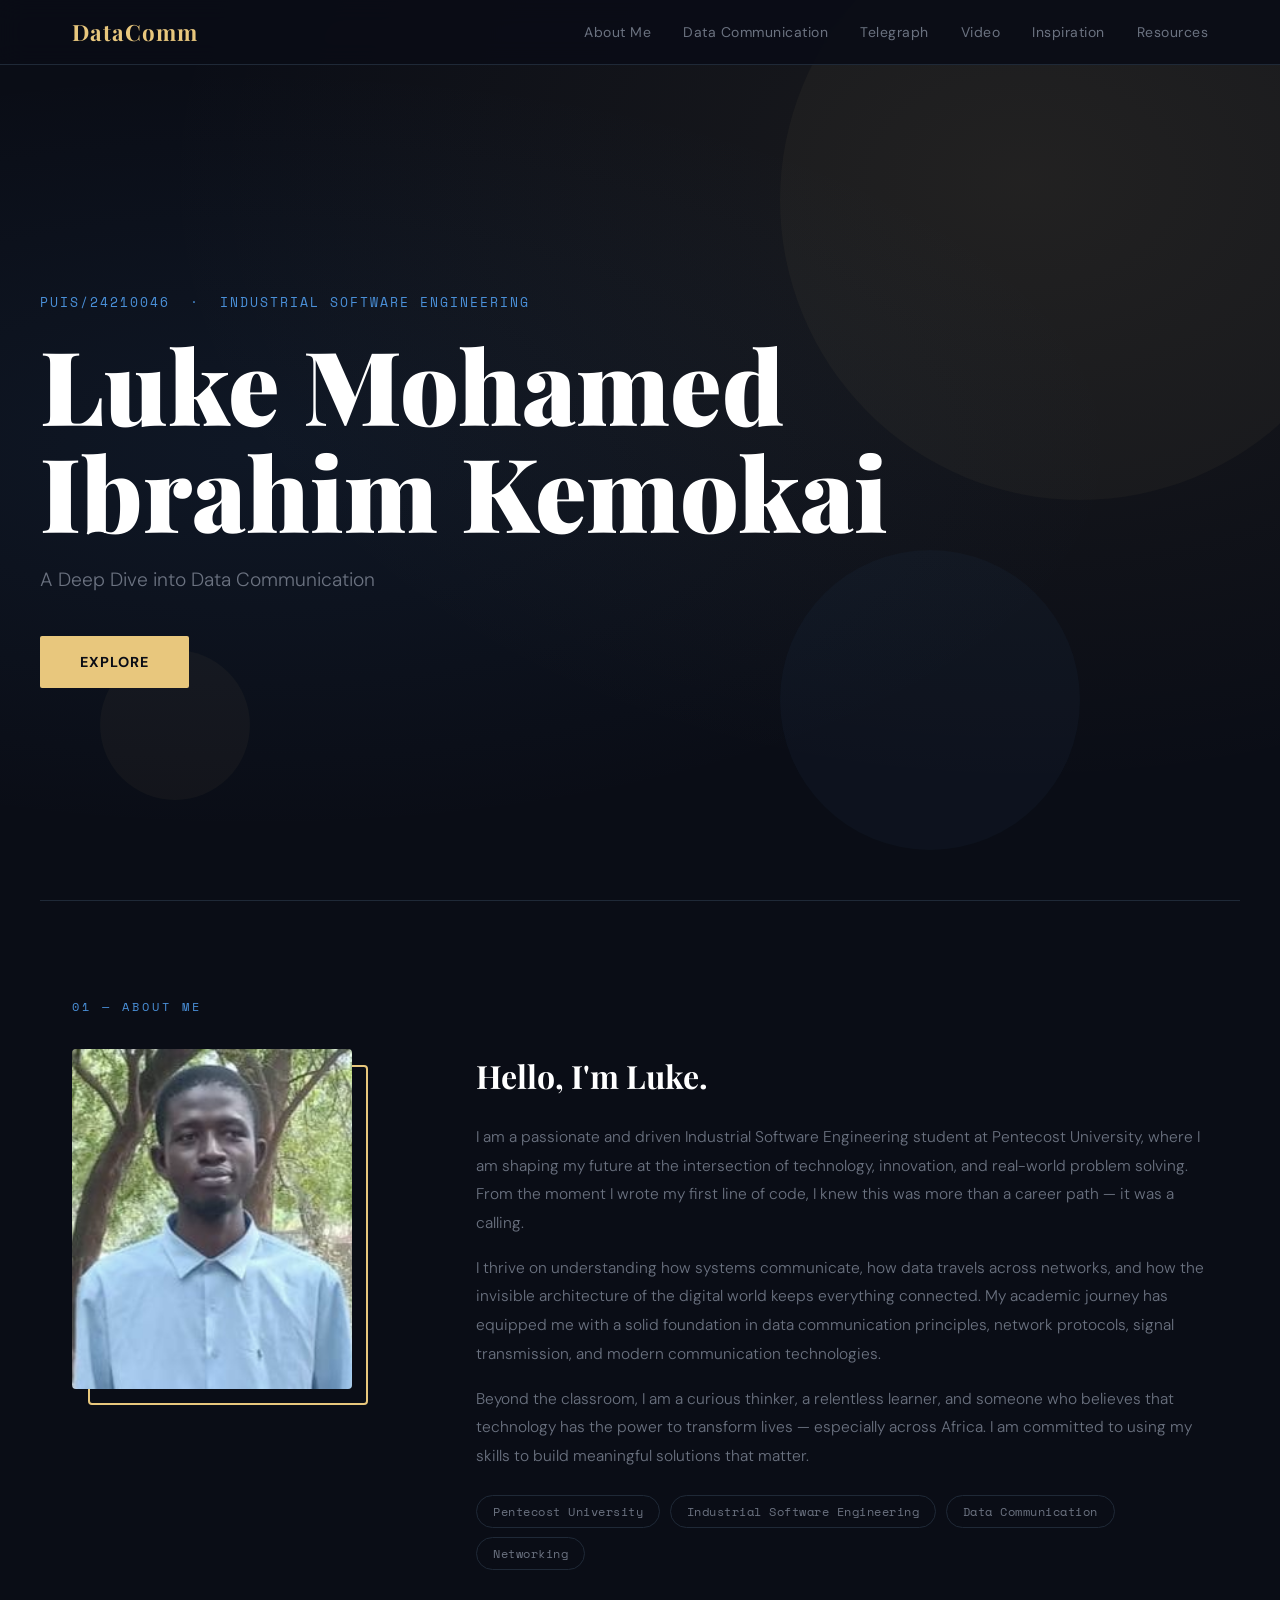
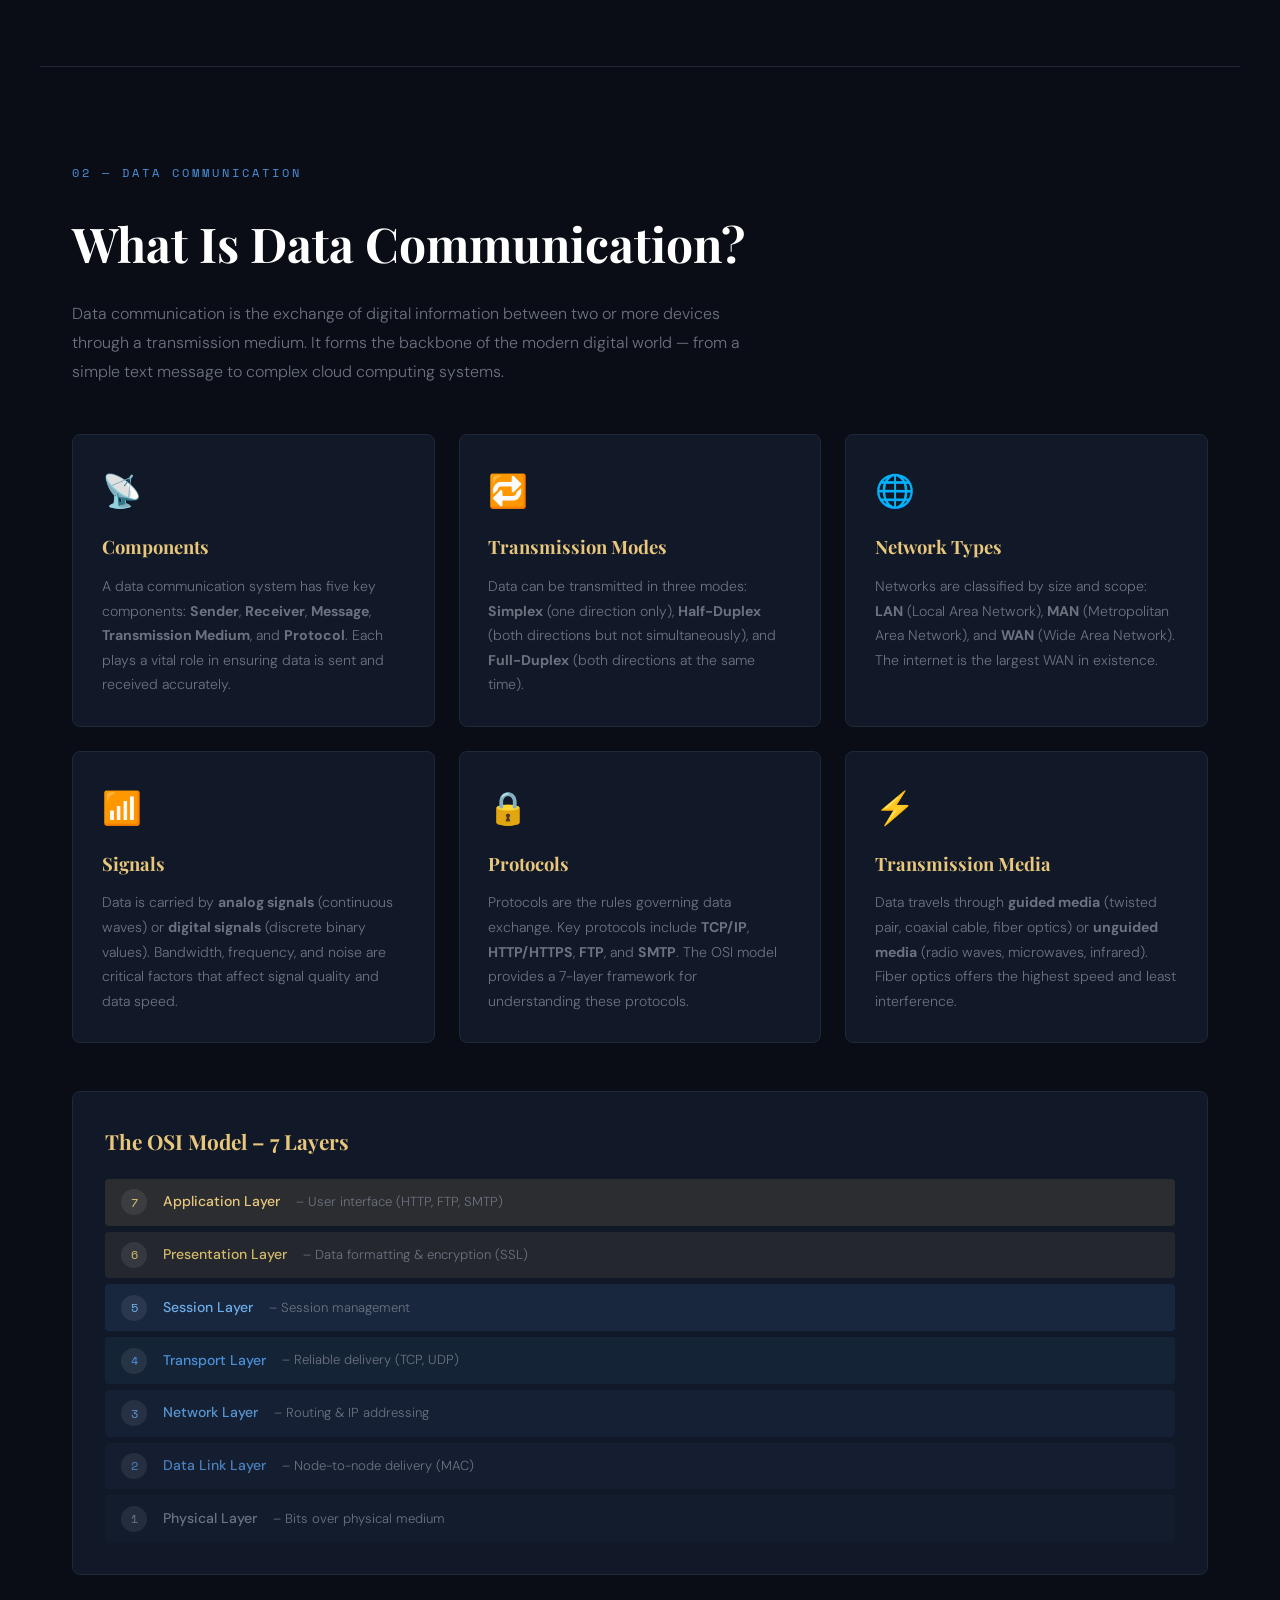
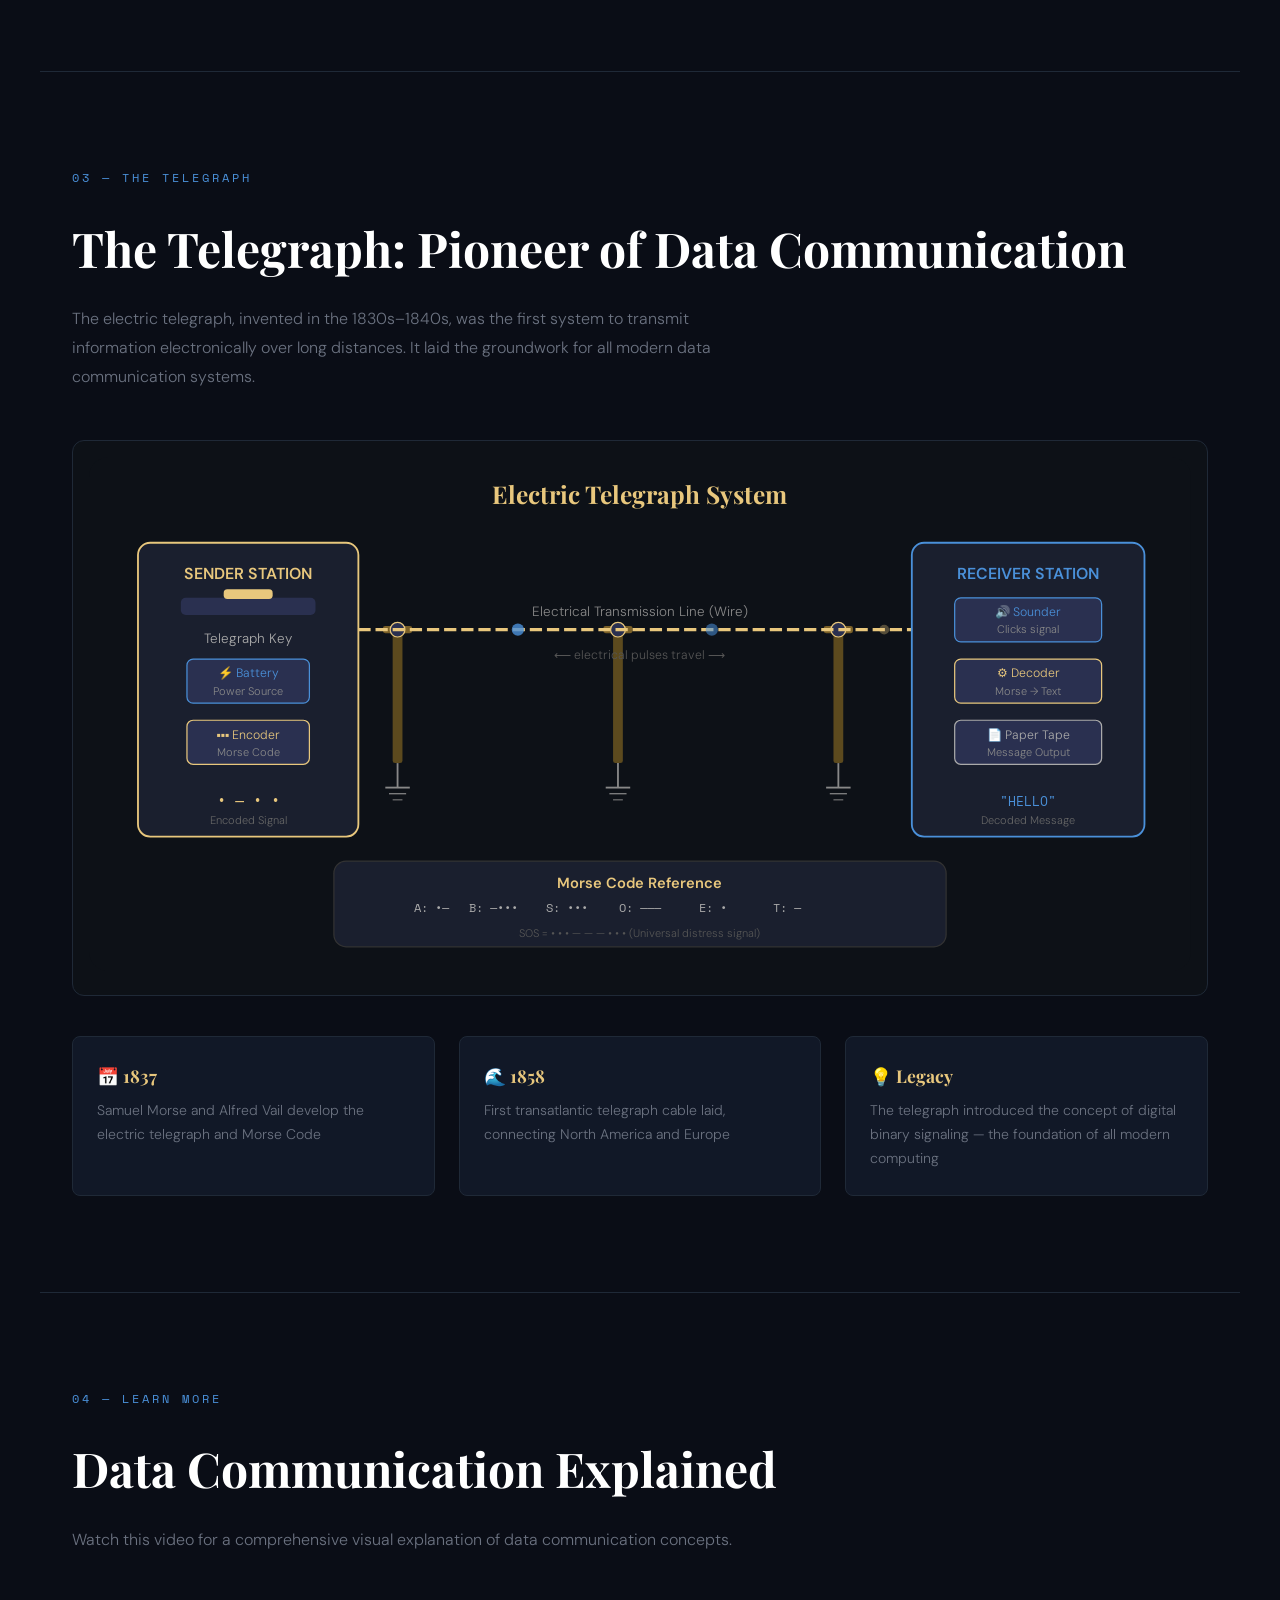
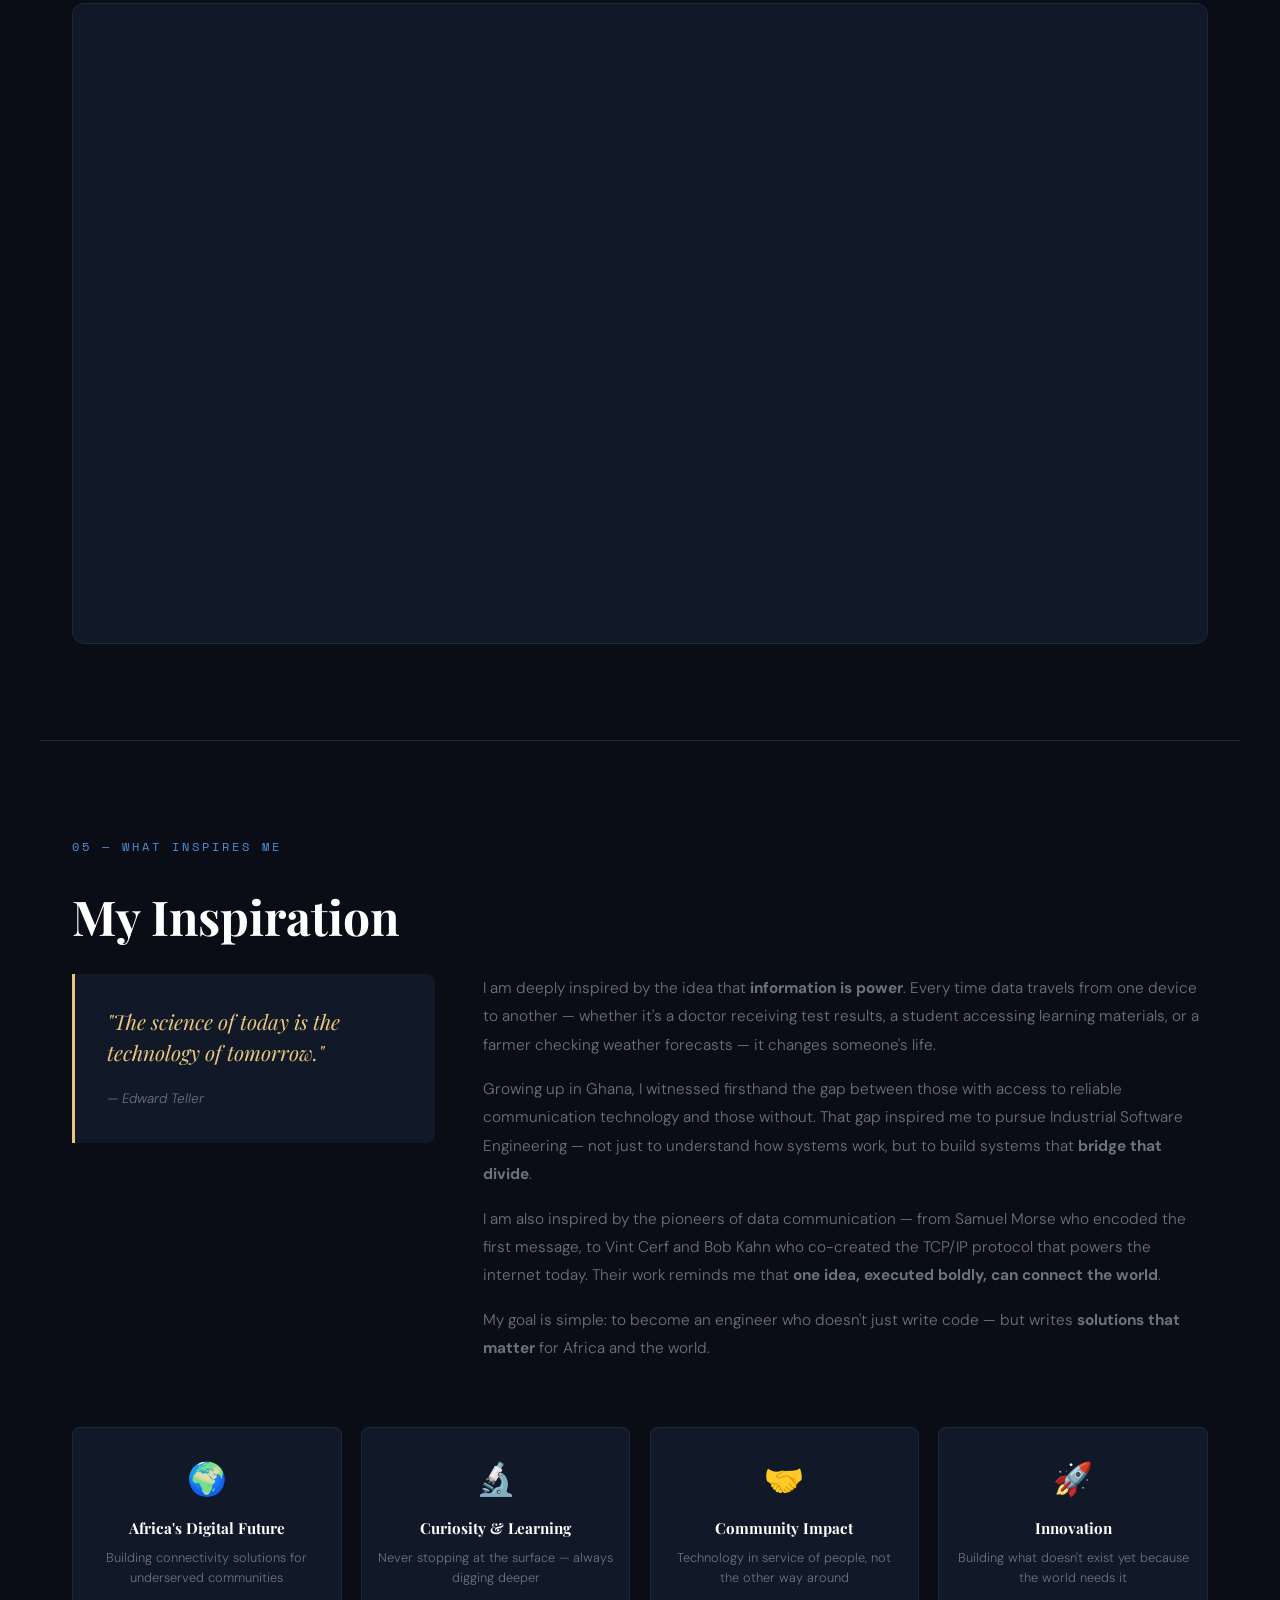
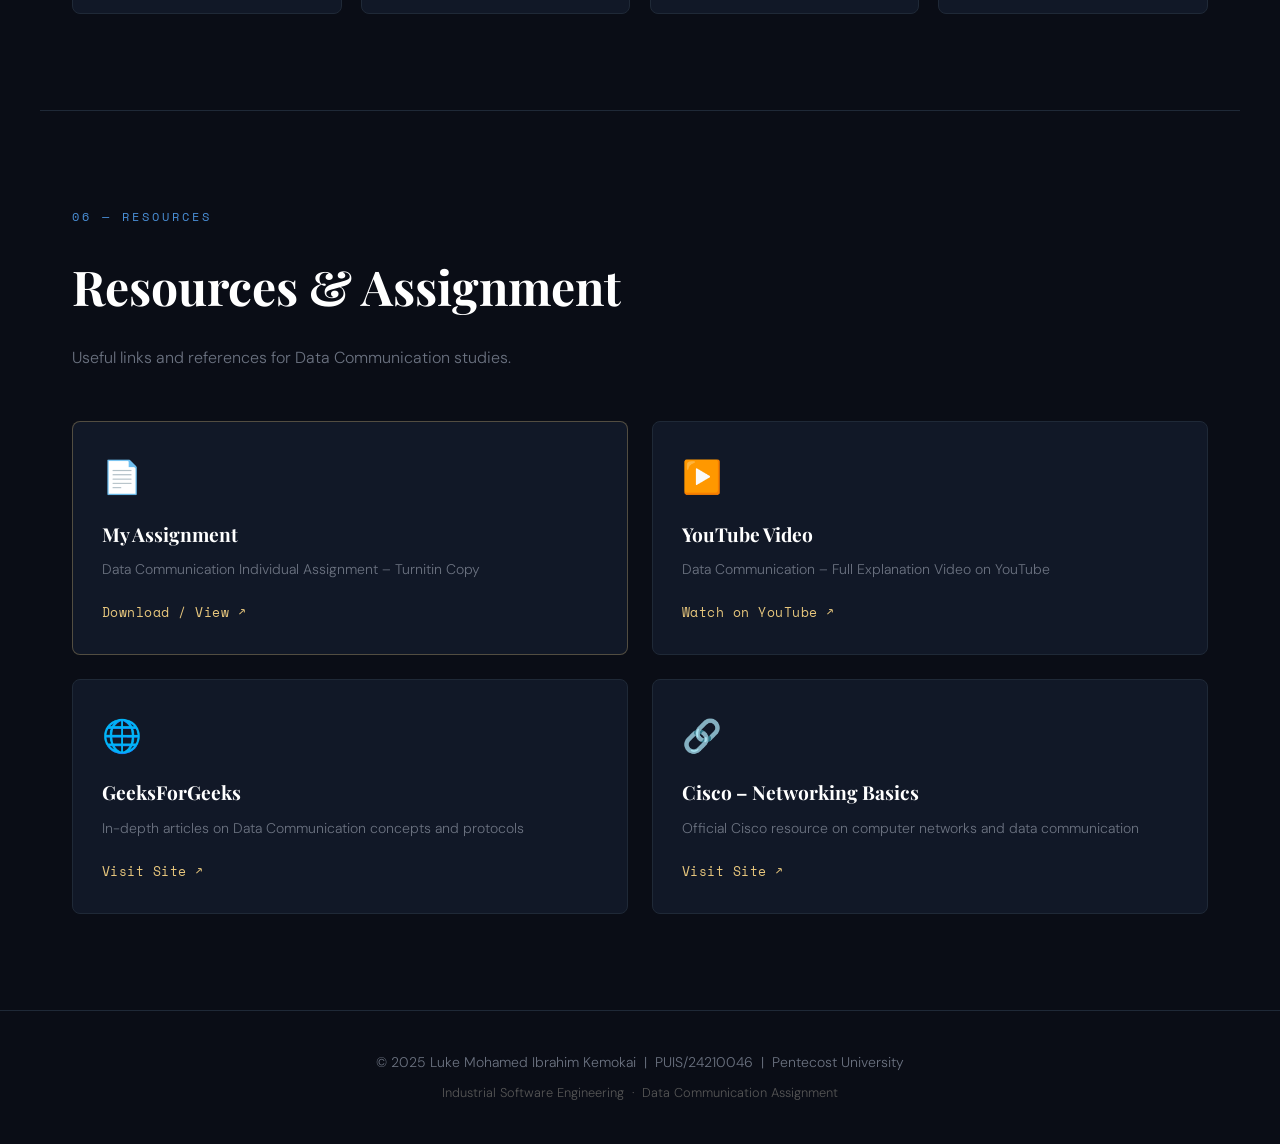
==== index.html @ a3686519 "Fix file structure" ====
<!DOCTYPE html>
<html lang="en">
<head>
  <meta charset="UTF-8" />
  <meta name="viewport" content="width=device-width, initial-scale=1.0"/>
  <title>Data Communication – Luke Mohamed Ibrahim Kemokai</title>
  <link href="https://fonts.googleapis.com/css2?family=Playfair+Display:wght@700;900&family=DM+Sans:wght@300;400;500&family=Space+Mono&display=swap" rel="stylesheet"/>
  <link rel="stylesheet" href="style.css"/>
</head>
<body>

  <!-- ===== NAVBAR ===== -->
  <header>
    <nav class="navbar">
      <div class="nav-logo">DataComm</div>
      <ul class="nav-links">
        <li><a href="#about">About Me</a></li>
        <li><a href="#data-comm">Data Communication</a></li>
        <li><a href="#telegraph">Telegraph</a></li>
        <li><a href="#video">Video</a></li>
        <li><a href="#inspiration">Inspiration</a></li>
        <li><a href="#resources">Resources</a></li>
      </ul>
      <div class="hamburger" onclick="toggleMenu()">&#9776;</div>
    </nav>
  </header>

  <!-- ===== HERO ===== -->
  <section class="hero">
    <div class="hero-content">
      <p class="hero-tag">PUIS/24210046 &nbsp;·&nbsp; Industrial Software Engineering</p>
      <h1>Luke Mohamed<br/>Ibrahim Kemokai</h1>
      <p class="hero-sub">A Deep Dive into Data Communication</p>
      <a href="#about" class="btn-hero">Explore</a>
    </div>
    <div class="hero-shapes">
      <div class="shape s1"></div>
      <div class="shape s2"></div>
      <div class="shape s3"></div>
    </div>
  </section>

  <!-- ===== ABOUT ME ===== -->
  <section id="about" class="section about-section">
    <div class="section-label">01 &mdash; About Me</div>
    <div class="about-grid">
      <div class="about-img-wrap">
        <img src="profile.jpg" alt="Luke Mohamed Ibrahim Kemokai" class="profile-img" onerror="this.src='https://ui-avatars.com/api/?name=Luke+Kemokai&size=400&background=1a1a2e&color=e8c77d&font-size=0.35&bold=true'"/>
        <div class="img-border"></div>
      </div>
      <div class="about-text">
        <h2>Hello, I'm Luke.</h2>
        <p>
          I am a passionate and driven Industrial Software Engineering student at Pentecost University, 
          where I am shaping my future at the intersection of technology, innovation, and real-world problem solving. 
          From the moment I wrote my first line of code, I knew this was more than a career path — it was a calling.
        </p>
        <p>
          I thrive on understanding how systems communicate, how data travels across networks, and how the invisible 
          architecture of the digital world keeps everything connected. My academic journey has equipped me with a solid 
          foundation in data communication principles, network protocols, signal transmission, and modern communication technologies.
        </p>
        <p>
          Beyond the classroom, I am a curious thinker, a relentless learner, and someone who believes that technology 
          has the power to transform lives — especially across Africa. I am committed to using my skills to build 
          meaningful solutions that matter.
        </p>
        <div class="about-tags">
          <span>Pentecost University</span>
          <span>Industrial Software Engineering</span>
          <span>Data Communication</span>
          <span>Networking</span>
        </div>
      </div>
    </div>
  </section>

  <!-- ===== DATA COMMUNICATION ===== -->
  <section id="data-comm" class="section datacomm-section">
    <div class="section-label">02 &mdash; Data Communication</div>
    <h2 class="section-title">What Is Data Communication?</h2>
    <p class="section-intro">
      Data communication is the exchange of digital information between two or more devices through a transmission medium. 
      It forms the backbone of the modern digital world — from a simple text message to complex cloud computing systems.
    </p>

    <div class="cards-grid">
      <div class="card">
        <div class="card-icon">📡</div>
        <h3>Components</h3>
        <p>A data communication system has five key components: <strong>Sender</strong>, <strong>Receiver</strong>, <strong>Message</strong>, <strong>Transmission Medium</strong>, and <strong>Protocol</strong>. Each plays a vital role in ensuring data is sent and received accurately.</p>
      </div>
      <div class="card">
        <div class="card-icon">🔁</div>
        <h3>Transmission Modes</h3>
        <p>Data can be transmitted in three modes: <strong>Simplex</strong> (one direction only), <strong>Half-Duplex</strong> (both directions but not simultaneously), and <strong>Full-Duplex</strong> (both directions at the same time).</p>
      </div>
      <div class="card">
        <div class="card-icon">🌐</div>
        <h3>Network Types</h3>
        <p>Networks are classified by size and scope: <strong>LAN</strong> (Local Area Network), <strong>MAN</strong> (Metropolitan Area Network), and <strong>WAN</strong> (Wide Area Network). The internet is the largest WAN in existence.</p>
      </div>
      <div class="card">
        <div class="card-icon">📶</div>
        <h3>Signals</h3>
        <p>Data is carried by <strong>analog signals</strong> (continuous waves) or <strong>digital signals</strong> (discrete binary values). Bandwidth, frequency, and noise are critical factors that affect signal quality and data speed.</p>
      </div>
      <div class="card">
        <div class="card-icon">🔒</div>
        <h3>Protocols</h3>
        <p>Protocols are the rules governing data exchange. Key protocols include <strong>TCP/IP</strong>, <strong>HTTP/HTTPS</strong>, <strong>FTP</strong>, and <strong>SMTP</strong>. The OSI model provides a 7-layer framework for understanding these protocols.</p>
      </div>
      <div class="card">
        <div class="card-icon">⚡</div>
        <h3>Transmission Media</h3>
        <p>Data travels through <strong>guided media</strong> (twisted pair, coaxial cable, fiber optics) or <strong>unguided media</strong> (radio waves, microwaves, infrared). Fiber optics offers the highest speed and least interference.</p>
      </div>
    </div>

    <div class="osi-box">
      <h3>The OSI Model – 7 Layers</h3>
      <div class="osi-layers">
        <div class="osi-layer l7"><span class="ln">7</span> Application Layer <span class="ld">– User interface (HTTP, FTP, SMTP)</span></div>
        <div class="osi-layer l6"><span class="ln">6</span> Presentation Layer <span class="ld">– Data formatting & encryption (SSL)</span></div>
        <div class="osi-layer l5"><span class="ln">5</span> Session Layer <span class="ld">– Session management</span></div>
        <div class="osi-layer l4"><span class="ln">4</span> Transport Layer <span class="ld">– Reliable delivery (TCP, UDP)</span></div>
        <div class="osi-layer l3"><span class="ln">3</span> Network Layer <span class="ld">– Routing & IP addressing</span></div>
        <div class="osi-layer l2"><span class="ln">2</span> Data Link Layer <span class="ld">– Node-to-node delivery (MAC)</span></div>
        <div class="osi-layer l1"><span class="ln">1</span> Physical Layer <span class="ld">– Bits over physical medium</span></div>
      </div>
    </div>
  </section>

  <!-- ===== TELEGRAPH DIAGRAM ===== -->
  <section id="telegraph" class="section telegraph-section">
    <div class="section-label">03 &mdash; The Telegraph</div>
    <h2 class="section-title">The Telegraph: Pioneer of Data Communication</h2>
    <p class="section-intro">
      The electric telegraph, invented in the 1830s–1840s, was the first system to transmit information 
      electronically over long distances. It laid the groundwork for all modern data communication systems.
    </p>

    <!-- SVG Telegraph Diagram -->
    <div class="telegraph-diagram">
      <svg viewBox="0 0 900 420" xmlns="http://www.w3.org/2000/svg" class="telegraph-svg">
        <!-- Background -->
        <rect width="900" height="420" fill="#0d1117" rx="16"/>

        <!-- Title -->
        <text x="450" y="38" text-anchor="middle" font-family="Playfair Display, serif" font-size="20" fill="#e8c77d" font-weight="700">Electric Telegraph System</text>

        <!-- SENDER STATION -->
        <rect x="40" y="70" width="180" height="240" rx="10" fill="#1a1f2e" stroke="#e8c77d" stroke-width="1.5"/>
        <text x="130" y="100" text-anchor="middle" font-family="DM Sans, sans-serif" font-size="13" fill="#e8c77d" font-weight="600">SENDER STATION</text>

        <!-- Key (telegraph key) -->
        <rect x="75" y="115" width="110" height="14" rx="4" fill="#2a3050"/>
        <rect x="110" y="108" width="40" height="8" rx="3" fill="#e8c77d"/>
        <text x="130" y="152" text-anchor="middle" font-family="DM Sans" font-size="11" fill="#aaa">Telegraph Key</text>

        <!-- Battery sender -->
        <rect x="80" y="165" width="100" height="36" rx="5" fill="#2a3050" stroke="#4a90d9" stroke-width="1"/>
        <text x="130" y="180" text-anchor="middle" font-family="DM Sans" font-size="10" fill="#4a90d9">⚡ Battery</text>
        <text x="130" y="194" text-anchor="middle" font-family="DM Sans" font-size="9" fill="#888">Power Source</text>

        <!-- Morse encoder -->
        <rect x="80" y="215" width="100" height="36" rx="5" fill="#2a3050" stroke="#e8c77d" stroke-width="1"/>
        <text x="130" y="230" text-anchor="middle" font-family="DM Sans" font-size="10" fill="#e8c77d">▪▪▪ Encoder</text>
        <text x="130" y="244" text-anchor="middle" font-family="DM Sans" font-size="9" fill="#888">Morse Code</text>

        <!-- Morse dots/dashes -->
        <text x="130" y="285" text-anchor="middle" font-family="Space Mono, monospace" font-size="12" fill="#e8c77d">• — • •</text>
        <text x="130" y="300" text-anchor="middle" font-family="DM Sans" font-size="9" fill="#666">Encoded Signal</text>

        <!-- TRANSMISSION LINE -->
        <!-- Poles and wire -->
        <!-- Pole 1 -->
        <rect x="248" y="140" width="8" height="110" rx="2" fill="#5c4a1e"/>
        <rect x="240" y="138" width="24" height="6" rx="2" fill="#7a6028"/>
        <circle cx="252" cy="141" r="6" fill="#2a3050" stroke="#e8c77d" stroke-width="1"/>

        <!-- Pole 2 -->
        <rect x="428" y="140" width="8" height="110" rx="2" fill="#5c4a1e"/>
        <rect x="420" y="138" width="24" height="6" rx="2" fill="#7a6028"/>
        <circle cx="432" cy="141" r="6" fill="#2a3050" stroke="#e8c77d" stroke-width="1"/>

        <!-- Pole 3 -->
        <rect x="608" y="140" width="8" height="110" rx="2" fill="#5c4a1e"/>
        <rect x="600" y="138" width="24" height="6" rx="2" fill="#7a6028"/>
        <circle cx="612" cy="141" r="6" fill="#2a3050" stroke="#e8c77d" stroke-width="1"/>

        <!-- Wire line (animated dashes) -->
        <line x1="220" y1="141" x2="672" y2="141" stroke="#e8c77d" stroke-width="2.5" stroke-dasharray="10,4"/>

        <!-- Signal pulses travelling along wire -->
        <circle cx="300" cy="141" r="5" fill="#4a90d9" opacity="0.9">
          <animate attributeName="cx" from="230" to="670" dur="2.5s" repeatCount="indefinite"/>
          <animate attributeName="opacity" from="1" to="0.3" dur="2.5s" repeatCount="indefinite"/>
        </circle>
        <circle cx="400" cy="141" r="4" fill="#e8c77d" opacity="0.7">
          <animate attributeName="cx" from="230" to="670" dur="2.5s" begin="0.8s" repeatCount="indefinite"/>
          <animate attributeName="opacity" from="1" to="0.3" dur="2.5s" begin="0.8s" repeatCount="indefinite"/>
        </circle>
        <circle cx="500" cy="141" r="5" fill="#4a90d9" opacity="0.9">
          <animate attributeName="cx" from="230" to="670" dur="2.5s" begin="1.6s" repeatCount="indefinite"/>
          <animate attributeName="opacity" from="1" to="0.3" dur="2.5s" begin="1.6s" repeatCount="indefinite"/>
        </circle>

        <!-- Label: Transmission Line -->
        <text x="450" y="130" text-anchor="middle" font-family="DM Sans" font-size="11" fill="#888">Electrical Transmission Line (Wire)</text>

        <!-- Ground lines -->
        <line x1="252" y1="250" x2="252" y2="270" stroke="#888" stroke-width="1.5"/>
        <line x1="242" y1="270" x2="262" y2="270" stroke="#888" stroke-width="1.5"/>
        <line x1="245" y1="275" x2="259" y2="275" stroke="#888" stroke-width="1"/>
        <line x1="248" y1="280" x2="256" y2="280" stroke="#888" stroke-width="0.8"/>

        <line x1="432" y1="250" x2="432" y2="270" stroke="#888" stroke-width="1.5"/>
        <line x1="422" y1="270" x2="442" y2="270" stroke="#888" stroke-width="1.5"/>
        <line x1="425" y1="275" x2="439" y2="275" stroke="#888" stroke-width="1"/>
        <line x1="428" y1="280" x2="436" y2="280" stroke="#888" stroke-width="0.8"/>

        <line x1="612" y1="250" x2="612" y2="270" stroke="#888" stroke-width="1.5"/>
        <line x1="602" y1="270" x2="622" y2="270" stroke="#888" stroke-width="1.5"/>
        <line x1="605" y1="275" x2="619" y2="275" stroke="#888" stroke-width="1"/>
        <line x1="608" y1="280" x2="616" y2="280" stroke="#888" stroke-width="0.8"/>

        <!-- RECEIVER STATION -->
        <rect x="672" y="70" width="190" height="240" rx="10" fill="#1a1f2e" stroke="#4a90d9" stroke-width="1.5"/>
        <text x="767" y="100" text-anchor="middle" font-family="DM Sans, sans-serif" font-size="13" fill="#4a90d9" font-weight="600">RECEIVER STATION</text>

        <!-- Sounder -->
        <rect x="707" y="115" width="120" height="36" rx="5" fill="#2a3050" stroke="#4a90d9" stroke-width="1"/>
        <text x="767" y="130" text-anchor="middle" font-family="DM Sans" font-size="10" fill="#4a90d9">🔊 Sounder</text>
        <text x="767" y="144" text-anchor="middle" font-family="DM Sans" font-size="9" fill="#888">Clicks signal</text>

        <!-- Decoder -->
        <rect x="707" y="165" width="120" height="36" rx="5" fill="#2a3050" stroke="#e8c77d" stroke-width="1"/>
        <text x="767" y="180" text-anchor="middle" font-family="DM Sans" font-size="10" fill="#e8c77d">⚙ Decoder</text>
        <text x="767" y="194" text-anchor="middle" font-family="DM Sans" font-size="9" fill="#888">Morse → Text</text>

        <!-- Paper tape / output -->
        <rect x="707" y="215" width="120" height="36" rx="5" fill="#2a3050" stroke="#aaa" stroke-width="1"/>
        <text x="767" y="230" text-anchor="middle" font-family="DM Sans" font-size="10" fill="#aaa">📄 Paper Tape</text>
        <text x="767" y="244" text-anchor="middle" font-family="DM Sans" font-size="9" fill="#888">Message Output</text>

        <!-- Decoded message -->
        <text x="767" y="285" text-anchor="middle" font-family="Space Mono" font-size="11" fill="#4a90d9">"HELLO"</text>
        <text x="767" y="300" text-anchor="middle" font-family="DM Sans" font-size="9" fill="#666">Decoded Message</text>

        <!-- MORSE CODE KEY at bottom -->
        <rect x="200" y="330" width="500" height="70" rx="10" fill="#1a1f2e" stroke="#333" stroke-width="1"/>
        <text x="450" y="352" text-anchor="middle" font-family="DM Sans" font-size="12" fill="#e8c77d" font-weight="600">Morse Code Reference</text>
        <text x="280" y="372" text-anchor="middle" font-family="Space Mono" font-size="10" fill="#aaa">A: •—</text>
        <text x="330" y="372" text-anchor="middle" font-family="Space Mono" font-size="10" fill="#aaa">B: —•••</text>
        <text x="390" y="372" text-anchor="middle" font-family="Space Mono" font-size="10" fill="#aaa">S: •••</text>
        <text x="450" y="372" text-anchor="middle" font-family="Space Mono" font-size="10" fill="#aaa">O: ———</text>
        <text x="510" y="372" text-anchor="middle" font-family="Space Mono" font-size="10" fill="#aaa">E: •</text>
        <text x="570" y="372" text-anchor="middle" font-family="Space Mono" font-size="10" fill="#aaa">T: —</text>
        <text x="450" y="392" text-anchor="middle" font-family="DM Sans" font-size="9" fill="#555">SOS = • • • — — — • • •  (Universal distress signal)</text>

        <!-- Arrow labels -->
        <text x="450" y="165" text-anchor="middle" font-family="DM Sans" font-size="10" fill="#555">⟵ electrical pulses travel ⟶</text>
      </svg>
    </div>

    <div class="telegraph-facts">
      <div class="fact-card">
        <h4>📅 1837</h4>
        <p>Samuel Morse and Alfred Vail develop the electric telegraph and Morse Code</p>
      </div>
      <div class="fact-card">
        <h4>🌊 1858</h4>
        <p>First transatlantic telegraph cable laid, connecting North America and Europe</p>
      </div>
      <div class="fact-card">
        <h4>💡 Legacy</h4>
        <p>The telegraph introduced the concept of digital binary signaling — the foundation of all modern computing</p>
      </div>
    </div>
  </section>

  <!-- ===== VIDEO ===== -->
  <section id="video" class="section video-section">
    <div class="section-label">04 &mdash; Learn More</div>
    <h2 class="section-title">Data Communication Explained</h2>
    <p class="section-intro">Watch this video for a comprehensive visual explanation of data communication concepts.</p>
    <div class="video-wrap">
      <iframe
        src="https://www.youtube.com/embed/3b_TAYtzuho"
        title="Data Communication Video"
        frameborder="0"
        allow="accelerometer; autoplay; clipboard-write; encrypted-media; gyroscope; picture-in-picture"
        allowfullscreen>
      </iframe>
    </div>
  </section>

  <!-- ===== INSPIRATION ===== -->
  <section id="inspiration" class="section inspiration-section">
    <div class="section-label">05 &mdash; What Inspires Me</div>
    <h2 class="section-title">My Inspiration</h2>
    <div class="inspiration-grid">
      <div class="inspiration-quote">
        <blockquote>
          "The science of today is the technology of tomorrow."
        </blockquote>
        <cite>— Edward Teller</cite>
      </div>
      <div class="inspiration-text">
        <p>
          I am deeply inspired by the idea that <strong>information is power</strong>. Every time data travels 
          from one device to another — whether it's a doctor receiving test results, a student accessing 
          learning materials, or a farmer checking weather forecasts — it changes someone's life.
        </p>
        <p>
          Growing up in Ghana, I witnessed firsthand the gap between those with access to reliable 
          communication technology and those without. That gap inspired me to pursue Industrial Software Engineering — 
          not just to understand how systems work, but to build systems that <strong>bridge that divide</strong>.
        </p>
        <p>
          I am also inspired by the pioneers of data communication — from Samuel Morse who encoded 
          the first message, to Vint Cerf and Bob Kahn who co-created the TCP/IP protocol that powers the internet today. 
          Their work reminds me that <strong>one idea, executed boldly, can connect the world</strong>.
        </p>
        <p>
          My goal is simple: to become an engineer who doesn't just write code — but writes 
          <strong>solutions that matter</strong> for Africa and the world.
        </p>
      </div>
    </div>

    <div class="inspire-pillars">
      <div class="pillar">
        <div class="pillar-icon">🌍</div>
        <h4>Africa's Digital Future</h4>
        <p>Building connectivity solutions for underserved communities</p>
      </div>
      <div class="pillar">
        <div class="pillar-icon">🔬</div>
        <h4>Curiosity & Learning</h4>
        <p>Never stopping at the surface — always digging deeper</p>
      </div>
      <div class="pillar">
        <div class="pillar-icon">🤝</div>
        <h4>Community Impact</h4>
        <p>Technology in service of people, not the other way around</p>
      </div>
      <div class="pillar">
        <div class="pillar-icon">🚀</div>
        <h4>Innovation</h4>
        <p>Building what doesn't exist yet because the world needs it</p>
      </div>
    </div>
  </section>

  <!-- ===== RESOURCES ===== -->
  <section id="resources" class="section resources-section">
    <div class="section-label">06 &mdash; Resources</div>
    <h2 class="section-title">Resources & Assignment</h2>
    <p class="section-intro">Useful links and references for Data Communication studies.</p>

    <div class="resources-grid">
      <!-- Assignment Link (opens in new tab) -->
      <a href="DataCommIA.docx" target="_blank" class="resource-card assignment-card">
        <div class="rc-icon">📄</div>
        <h3>My Assignment</h3>
        <p>Data Communication Individual Assignment – Turnitin Copy</p>
        <span class="rc-link">Download / View ↗</span>
      </a>

      <!-- YouTube Link -->
      <a href="https://youtu.be/3b_TAYtzuho?si=Nv0LKnkR68OuICVF" target="_blank" class="resource-card">
        <div class="rc-icon">▶️</div>
        <h3>YouTube Video</h3>
        <p>Data Communication – Full Explanation Video on YouTube</p>
        <span class="rc-link">Watch on YouTube ↗</span>
      </a>

      <!-- External reference -->
      <a href="https://www.geeksforgeeks.org/data-communication/" target="_blank" class="resource-card">
        <div class="rc-icon">🌐</div>
        <h3>GeeksForGeeks</h3>
        <p>In-depth articles on Data Communication concepts and protocols</p>
        <span class="rc-link">Visit Site ↗</span>
      </a>

      <!-- External reference 2 -->
      <a href="https://www.cisco.com/c/en/us/solutions/enterprise-networks/what-is-a-computer-network.html" target="_blank" class="resource-card">
        <div class="rc-icon">🔗</div>
        <h3>Cisco – Networking Basics</h3>
        <p>Official Cisco resource on computer networks and data communication</p>
        <span class="rc-link">Visit Site ↗</span>
      </a>
    </div>
  </section>

  <!-- ===== FOOTER ===== -->
  <footer>
    <p>© 2025 Luke Mohamed Ibrahim Kemokai &nbsp;|&nbsp; PUIS/24210046 &nbsp;|&nbsp; Pentecost University</p>
    <p style="margin-top:8px; font-size:0.8rem; color:#555;">Industrial Software Engineering &nbsp;·&nbsp; Data Communication Assignment</p>
  </footer>

  <script src="script.js"></script>
</body>
</html>
---- style.css ----
/* ===== ROOT VARIABLES ===== */
:root {
  --bg: #0a0d16;
  --bg2: #0d1117;
  --card: #111827;
  --gold: #e8c77d;
  --blue: #4a90d9;
  --text: #d4d8e2;
  --muted: #6b7280;
  --border: #1f2937;
  --font-display: 'Playfair Display', serif;
  --font-body: 'DM Sans', sans-serif;
  --font-mono: 'Space Mono', monospace;
}

/* ===== RESET ===== */
*, *::before, *::after { box-sizing: border-box; margin: 0; padding: 0; }
html { scroll-behavior: smooth; }
body {
  background: var(--bg);
  color: var(--text);
  font-family: var(--font-body);
  font-weight: 300;
  line-height: 1.7;
  overflow-x: hidden;
}
a { text-decoration: none; color: inherit; }
img { max-width: 100%; display: block; }

/* ===== NAVBAR ===== */
header {
  position: fixed;
  top: 0; left: 0; right: 0;
  z-index: 100;
  background: rgba(10,13,22,0.92);
  backdrop-filter: blur(12px);
  border-bottom: 1px solid var(--border);
}
.navbar {
  max-width: 1200px;
  margin: 0 auto;
  padding: 0 2rem;
  height: 64px;
  display: flex;
  align-items: center;
  justify-content: space-between;
}
.nav-logo {
  font-family: var(--font-display);
  font-size: 1.4rem;
  color: var(--gold);
  font-weight: 700;
  letter-spacing: 1px;
}
.nav-links {
  display: flex;
  gap: 2rem;
  list-style: none;
}
.nav-links a {
  font-size: 0.875rem;
  font-weight: 400;
  color: var(--muted);
  transition: color 0.25s;
  letter-spacing: 0.5px;
}
.nav-links a:hover { color: var(--gold); }
.hamburger {
  display: none;
  font-size: 1.6rem;
  color: var(--gold);
  cursor: pointer;
}

/* ===== HERO ===== */
.hero {
  min-height: 100vh;
  display: flex;
  align-items: center;
  padding: 0 2rem;
  position: relative;
  overflow: hidden;
  background: radial-gradient(ellipse at 20% 50%, rgba(74,144,217,0.08) 0%, transparent 60%),
              radial-gradient(ellipse at 80% 20%, rgba(232,199,125,0.07) 0%, transparent 60%);
}
.hero-content {
  max-width: 1200px;
  margin: 0 auto;
  width: 100%;
  z-index: 2;
  padding-top: 80px;
}
.hero-tag {
  font-family: var(--font-mono);
  font-size: 0.8rem;
  color: var(--blue);
  letter-spacing: 2px;
  margin-bottom: 1rem;
  text-transform: uppercase;
}
.hero-content h1 {
  font-family: var(--font-display);
  font-size: clamp(3rem, 8vw, 6.5rem);
  font-weight: 900;
  line-height: 1.05;
  color: #fff;
  margin-bottom: 1.2rem;
}
.hero-content h1 span { color: var(--gold); }
.hero-sub {
  font-size: 1.2rem;
  color: var(--muted);
  margin-bottom: 2.5rem;
  max-width: 480px;
}
.btn-hero {
  display: inline-block;
  padding: 0.85rem 2.5rem;
  background: var(--gold);
  color: #0a0d16;
  font-weight: 700;
  font-size: 0.9rem;
  letter-spacing: 1px;
  border-radius: 2px;
  transition: transform 0.2s, box-shadow 0.2s;
  text-transform: uppercase;
}
.btn-hero:hover {
  transform: translateY(-2px);
  box-shadow: 0 8px 30px rgba(232,199,125,0.3);
}

/* Decorative shapes */
.hero-shapes { position: absolute; inset: 0; pointer-events: none; }
.shape {
  position: absolute;
  border-radius: 50%;
  opacity: 0.04;
}
.s1 { width: 600px; height: 600px; background: var(--gold); top: -100px; right: -100px; }
.s2 { width: 300px; height: 300px; background: var(--blue); bottom: 50px; right: 200px; }
.s3 { width: 150px; height: 150px; background: var(--gold); bottom: 100px; left: 100px; }

/* ===== SECTION BASE ===== */
.section {
  max-width: 1200px;
  margin: 0 auto;
  padding: 6rem 2rem;
}
.section-label {
  font-family: var(--font-mono);
  font-size: 0.75rem;
  color: var(--blue);
  letter-spacing: 3px;
  text-transform: uppercase;
  margin-bottom: 1.2rem;
}
.section-title {
  font-family: var(--font-display);
  font-size: clamp(1.8rem, 4vw, 3rem);
  font-weight: 700;
  color: #fff;
  margin-bottom: 1rem;
}
.section-intro {
  color: var(--muted);
  max-width: 700px;
  font-size: 1rem;
  margin-bottom: 3rem;
  line-height: 1.8;
}

/* ===== ABOUT ===== */
.about-section { border-top: 1px solid var(--border); }
.about-grid {
  display: grid;
  grid-template-columns: 340px 1fr;
  gap: 4rem;
  align-items: start;
  margin-top: 2rem;
}
.about-img-wrap {
  position: relative;
  width: 280px;
}
.profile-img {
  width: 280px;
  height: 340px;
  object-fit: cover;
  border-radius: 4px;
  position: relative;
  z-index: 1;
  filter: grayscale(20%);
}
.img-border {
  position: absolute;
  top: 16px; left: 16px;
  width: 280px;
  height: 340px;
  border: 2px solid var(--gold);
  border-radius: 4px;
  z-index: 0;
}
.about-text h2 {
  font-family: var(--font-display);
  font-size: 2rem;
  color: #fff;
  margin-bottom: 1.2rem;
}
.about-text p {
  color: var(--muted);
  margin-bottom: 1rem;
  font-size: 0.97rem;
  line-height: 1.85;
}
.about-tags {
  display: flex;
  flex-wrap: wrap;
  gap: 0.6rem;
  margin-top: 1.5rem;
}
.about-tags span {
  padding: 0.3rem 1rem;
  border: 1px solid var(--border);
  border-radius: 100px;
  font-size: 0.78rem;
  color: var(--muted);
  font-family: var(--font-mono);
  letter-spacing: 0.5px;
}

/* ===== DATA COMM ===== */
.datacomm-section { border-top: 1px solid var(--border); }
.cards-grid {
  display: grid;
  grid-template-columns: repeat(3, 1fr);
  gap: 1.5rem;
  margin-bottom: 3rem;
}
.card {
  background: var(--card);
  border: 1px solid var(--border);
  border-radius: 8px;
  padding: 1.8rem;
  transition: border-color 0.25s, transform 0.25s;
}
.card:hover {
  border-color: var(--gold);
  transform: translateY(-4px);
}
.card-icon { font-size: 2rem; margin-bottom: 0.8rem; }
.card h3 {
  font-family: var(--font-display);
  font-size: 1.15rem;
  color: var(--gold);
  margin-bottom: 0.7rem;
}
.card p { font-size: 0.88rem; color: var(--muted); line-height: 1.75; }

/* OSI Model */
.osi-box {
  background: var(--card);
  border: 1px solid var(--border);
  border-radius: 8px;
  padding: 2rem;
}
.osi-box h3 {
  font-family: var(--font-display);
  font-size: 1.3rem;
  color: var(--gold);
  margin-bottom: 1.2rem;
}
.osi-layers { display: flex; flex-direction: column; gap: 6px; }
.osi-layer {
  display: flex;
  align-items: center;
  gap: 1rem;
  padding: 0.65rem 1rem;
  border-radius: 4px;
  font-size: 0.88rem;
  font-weight: 500;
  transition: transform 0.2s;
}
.osi-layer:hover { transform: translateX(6px); }
.l7 { background: rgba(232,199,125,0.12); color: var(--gold); }
.l6 { background: rgba(232,199,125,0.09); color: #d4b96a; }
.l5 { background: rgba(74,144,217,0.12); color: #6daee8; }
.l4 { background: rgba(74,144,217,0.09); color: var(--blue); }
.l3 { background: rgba(74,144,217,0.07); color: #5896d0; }
.l2 { background: rgba(74,144,217,0.05); color: #4a80be; }
.l1 { background: rgba(74,144,217,0.03); color: var(--muted); }
.ln {
  background: rgba(255,255,255,0.08);
  width: 26px; height: 26px;
  display: flex; align-items: center; justify-content: center;
  border-radius: 50%;
  font-family: var(--font-mono);
  font-size: 0.78rem;
  flex-shrink: 0;
}
.ld { color: var(--muted); font-weight: 300; font-size: 0.82rem; }

/* ===== TELEGRAPH ===== */
.telegraph-section { border-top: 1px solid var(--border); }
.telegraph-diagram {
  background: var(--bg2);
  border: 1px solid var(--border);
  border-radius: 12px;
  padding: 1rem;
  overflow: hidden;
  margin-bottom: 2.5rem;
}
.telegraph-svg { width: 100%; height: auto; }
.telegraph-facts {
  display: grid;
  grid-template-columns: repeat(3, 1fr);
  gap: 1.5rem;
}
.fact-card {
  background: var(--card);
  border: 1px solid var(--border);
  border-radius: 8px;
  padding: 1.5rem;
  transition: border-color 0.2s;
}
.fact-card:hover { border-color: var(--gold); }
.fact-card h4 {
  font-family: var(--font-display);
  font-size: 1.1rem;
  color: var(--gold);
  margin-bottom: 0.5rem;
}
.fact-card p { font-size: 0.875rem; color: var(--muted); line-height: 1.7; }

/* ===== VIDEO ===== */
.video-section { border-top: 1px solid var(--border); }
.video-wrap {
  position: relative;
  padding-bottom: 56.25%;
  height: 0;
  overflow: hidden;
  border-radius: 12px;
  border: 1px solid var(--border);
  background: var(--card);
}
.video-wrap iframe {
  position: absolute;
  top: 0; left: 0;
  width: 100%; height: 100%;
  border-radius: 12px;
}

/* ===== INSPIRATION ===== */
.inspiration-section { border-top: 1px solid var(--border); }
.inspiration-grid {
  display: grid;
  grid-template-columns: 1fr 2fr;
  gap: 3rem;
  align-items: start;
  margin-bottom: 3rem;
}
.inspiration-quote {
  background: var(--card);
  border-left: 3px solid var(--gold);
  padding: 2rem;
  border-radius: 0 8px 8px 0;
}
blockquote {
  font-family: var(--font-display);
  font-size: 1.3rem;
  color: var(--gold);
  font-style: italic;
  line-height: 1.5;
  margin-bottom: 1rem;
}
cite { font-size: 0.85rem; color: var(--muted); }
.inspiration-text p {
  color: var(--muted);
  margin-bottom: 1rem;
  font-size: 0.96rem;
  line-height: 1.85;
}
.inspire-pillars {
  display: grid;
  grid-template-columns: repeat(4, 1fr);
  gap: 1.2rem;
}
.pillar {
  background: var(--card);
  border: 1px solid var(--border);
  border-radius: 8px;
  padding: 1.5rem 1rem;
  text-align: center;
  transition: border-color 0.2s, transform 0.2s;
}
.pillar:hover { border-color: var(--blue); transform: translateY(-4px); }
.pillar-icon { font-size: 2rem; margin-bottom: 0.6rem; }
.pillar h4 {
  font-family: var(--font-display);
  font-size: 0.95rem;
  color: #fff;
  margin-bottom: 0.4rem;
}
.pillar p { font-size: 0.8rem; color: var(--muted); line-height: 1.6; }

/* ===== RESOURCES ===== */
.resources-section { border-top: 1px solid var(--border); }
.resources-grid {
  display: grid;
  grid-template-columns: repeat(2, 1fr);
  gap: 1.5rem;
}
.resource-card {
  background: var(--card);
  border: 1px solid var(--border);
  border-radius: 8px;
  padding: 1.8rem;
  display: block;
  transition: border-color 0.25s, transform 0.25s;
  cursor: pointer;
}
.resource-card:hover { border-color: var(--gold); transform: translateY(-3px); }
.assignment-card { border-color: rgba(232,199,125,0.3); }
.rc-icon { font-size: 2rem; margin-bottom: 0.8rem; }
.resource-card h3 {
  font-family: var(--font-display);
  font-size: 1.2rem;
  color: #fff;
  margin-bottom: 0.5rem;
}
.resource-card p { font-size: 0.875rem; color: var(--muted); margin-bottom: 1rem; }
.rc-link {
  font-size: 0.8rem;
  font-family: var(--font-mono);
  color: var(--gold);
  letter-spacing: 0.5px;
}

/* ===== FOOTER ===== */
footer {
  border-top: 1px solid var(--border);
  text-align: center;
  padding: 2.5rem;
  color: var(--muted);
  font-size: 0.875rem;
}

/* ===== RESPONSIVE ===== */
@media (max-width: 900px) {
  .cards-grid { grid-template-columns: repeat(2, 1fr); }
  .about-grid { grid-template-columns: 1fr; }
  .inspire-pillars { grid-template-columns: repeat(2, 1fr); }
  .inspiration-grid { grid-template-columns: 1fr; }
  .telegraph-facts { grid-template-columns: 1fr; }
}

@media (max-width: 640px) {
  .nav-links { display: none; flex-direction: column; position: absolute; top: 64px; left: 0; right: 0; background: var(--bg); padding: 1rem 2rem; border-bottom: 1px solid var(--border); }
  .nav-links.open { display: flex; }
  .hamburger { display: block; }
  .cards-grid { grid-template-columns: 1fr; }
  .resources-grid { grid-template-columns: 1fr; }
  .inspire-pillars { grid-template-columns: 1fr 1fr; }
  .about-img-wrap { margin: 0 auto; }
  .profile-img { width: 240px; height: 290px; }
  .img-border { width: 240px; height: 290px; }
}
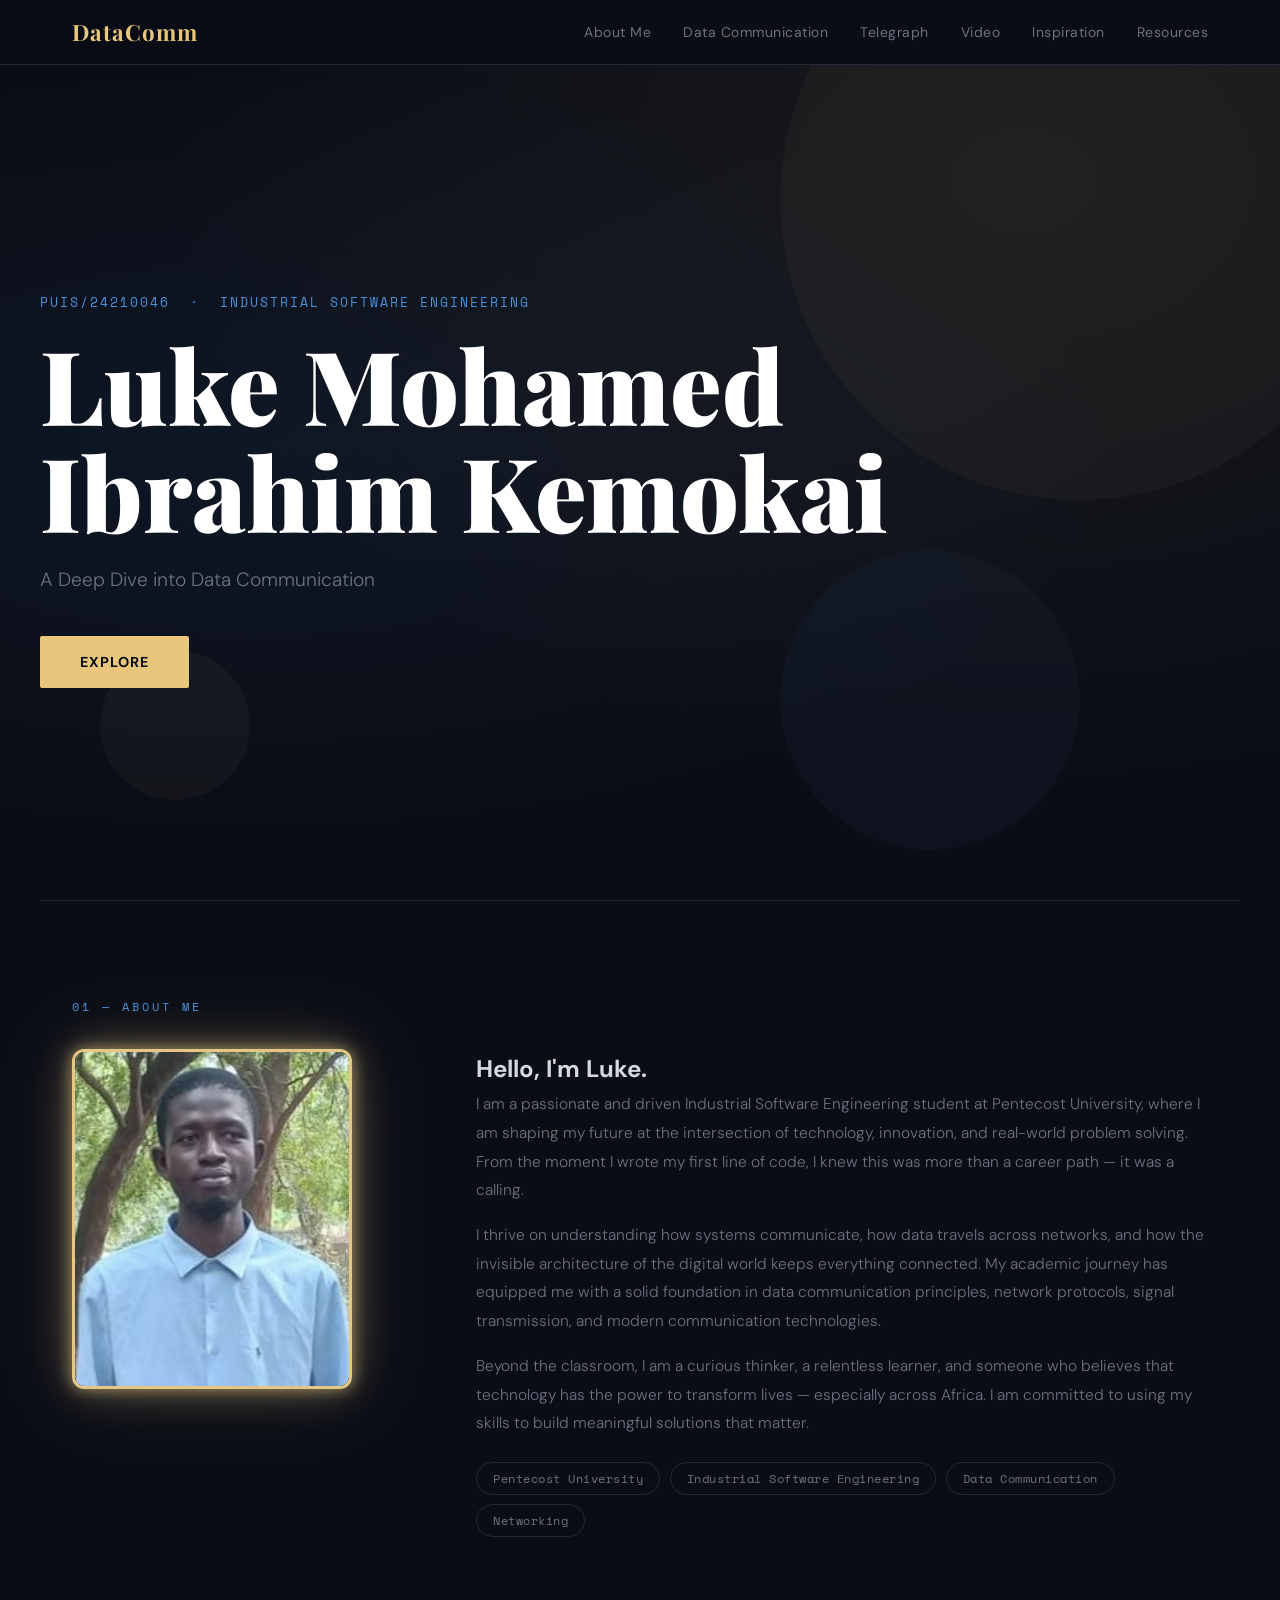
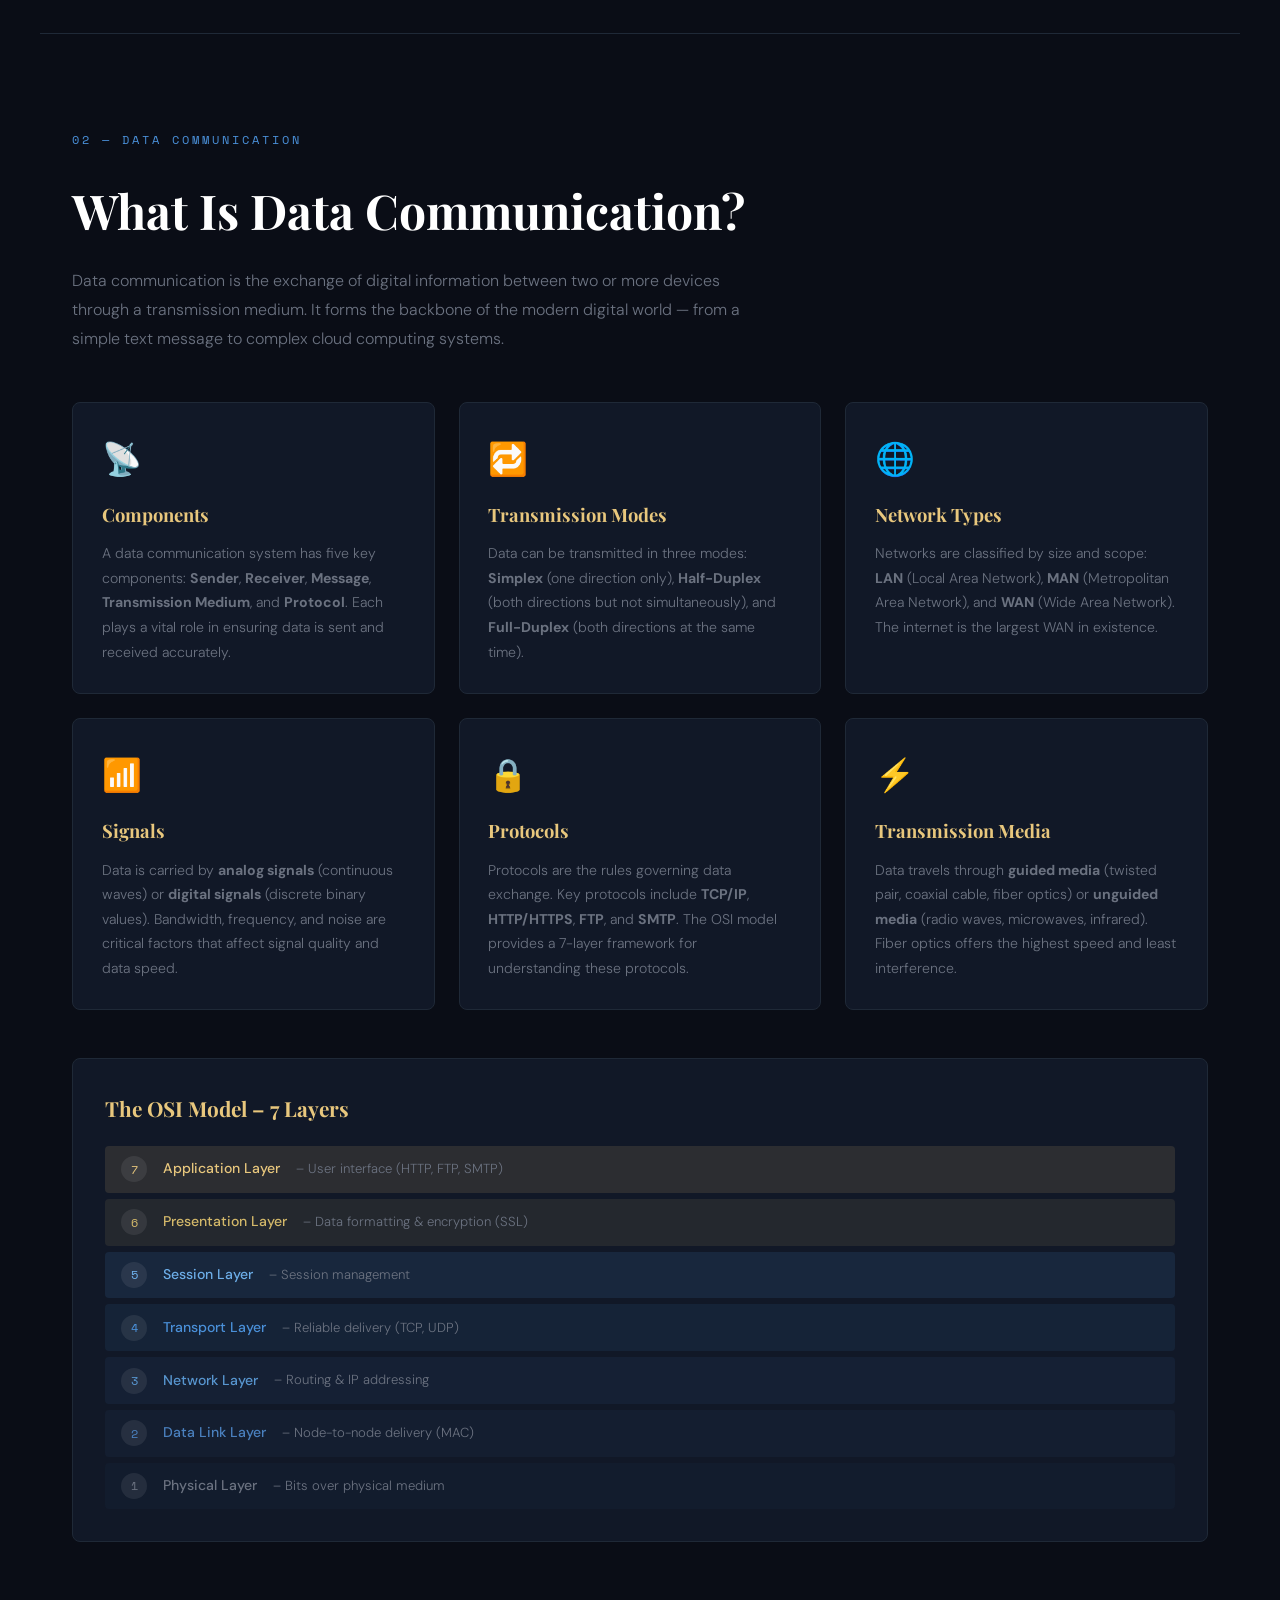
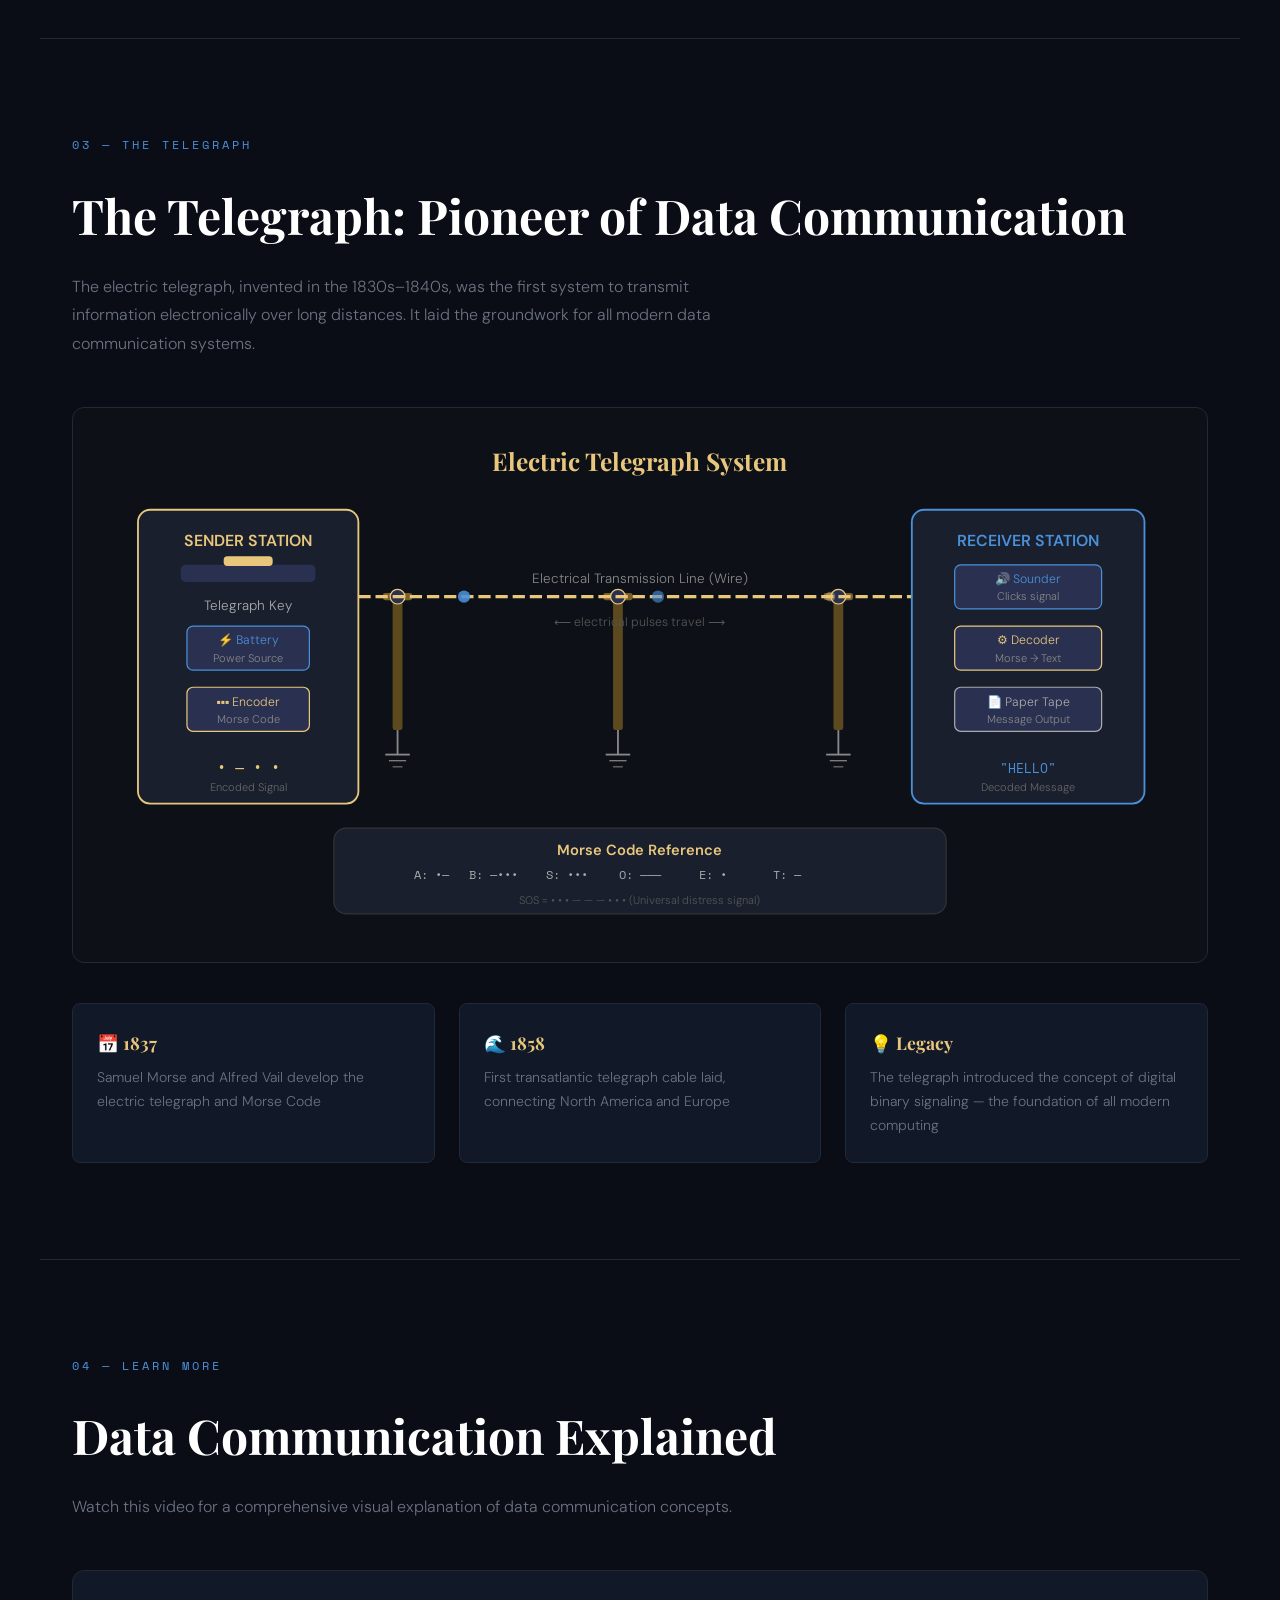
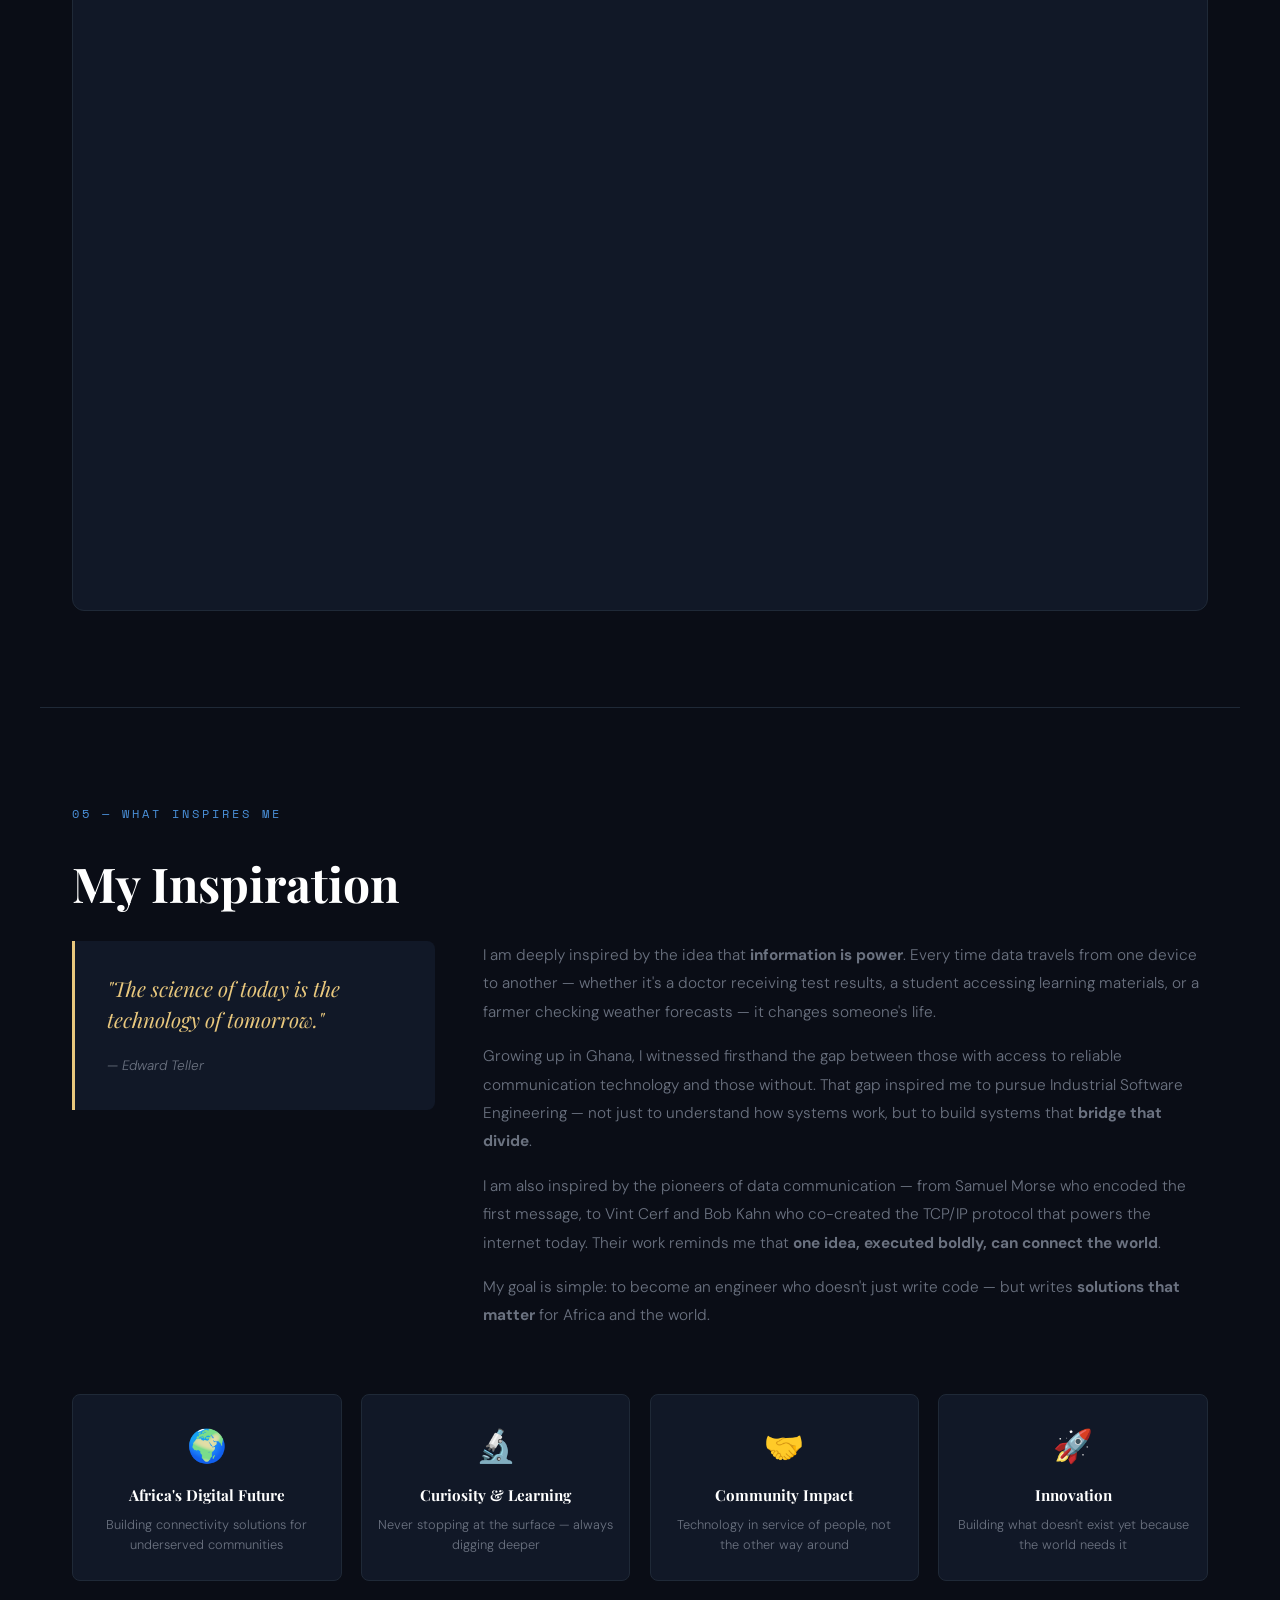
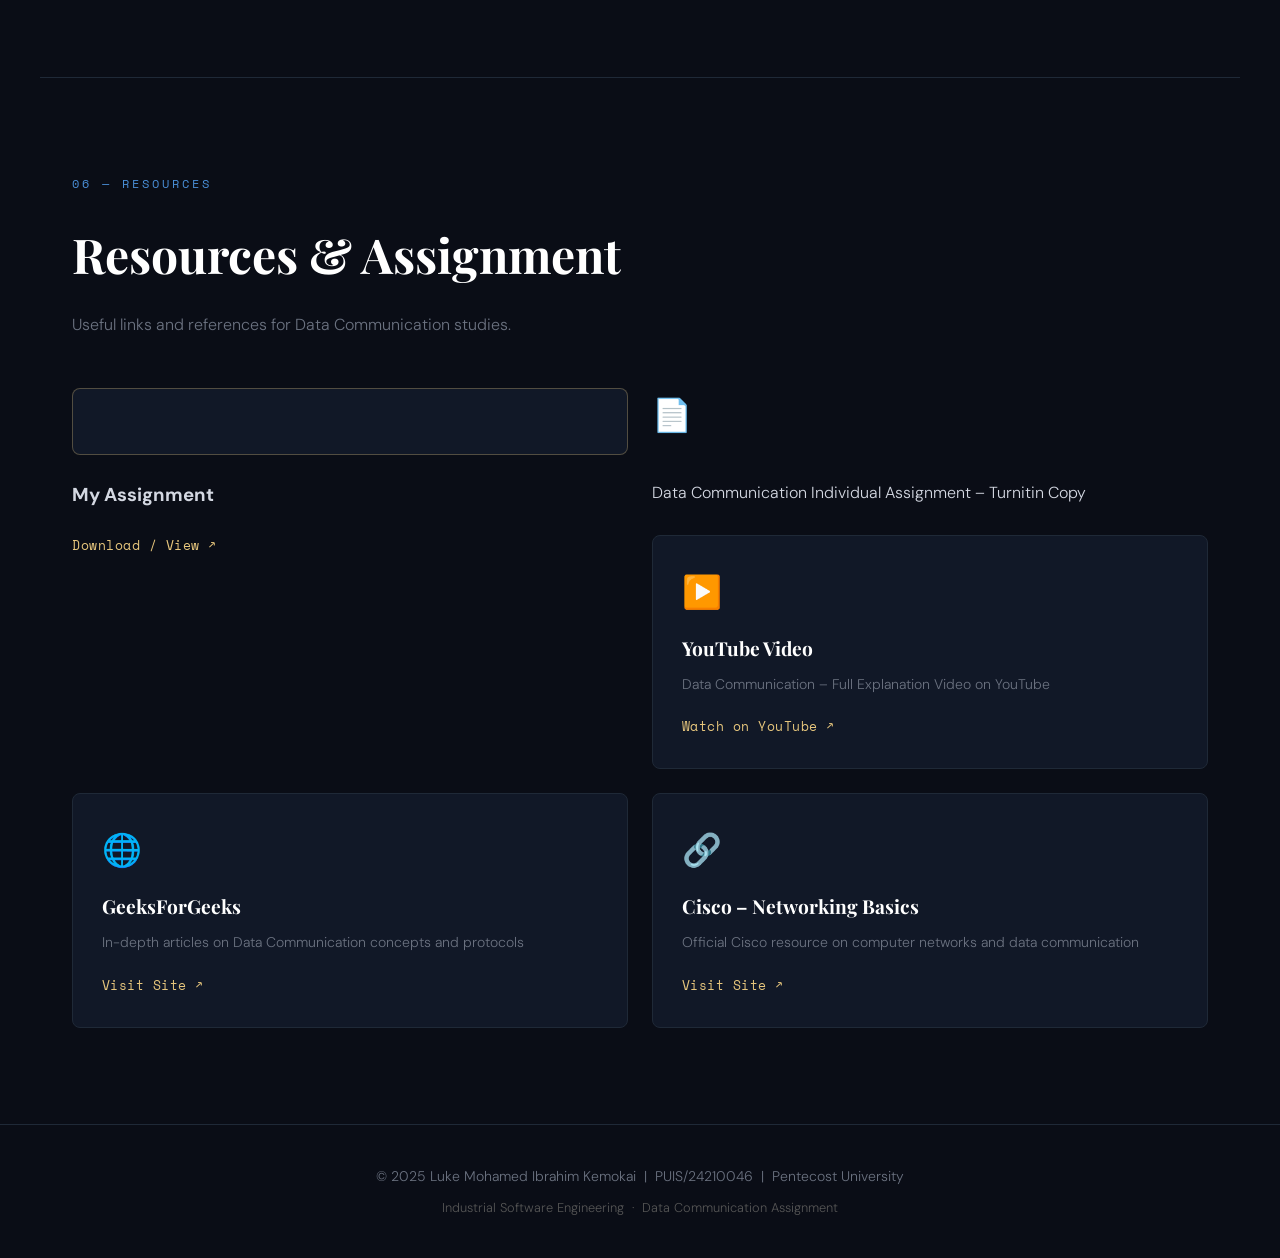
==== commit 659e88b0: "Add PDF assignment and fix document link" ====
--- a/index.html
+++ b/index.html
@@ -362,7 +362,7 @@
 
     <div class="resources-grid">
       <!-- Assignment Link (opens in new tab) -->
-      <a href="DataCommIA.docx" target="_blank" class="resource-card assignment-card">
+      <a href="DataCommIA.pdf" target="_blank" class="resource-card assignment-card"></a>
         <div class="rc-icon">📄</div>
         <h3>My Assignment</h3>
         <p>Data Communication Individual Assignment – Turnitin Copy</p>
--- a/style.css
+++ b/style.css
@@ -179,6 +179,7 @@
   align-items: start;
   margin-top: 2rem;
 }
+m
 .about-img-wrap {
   position: relative;
   width: 280px;
@@ -187,20 +188,27 @@
   width: 280px;
   height: 340px;
   object-fit: cover;
-  border-radius: 4px;
+  border-radius: 12px;
   position: relative;
   z-index: 1;
-  filter: grayscale(20%);
+  filter: grayscale(10%);
+  border: 3px solid var(--gold);
+  box-shadow:
+    0 0 15px rgba(232, 199, 125, 0.6),
+    0 0 40px rgba(232, 199, 125, 0.35),
+    0 0 80px rgba(232, 199, 125, 0.15);
+  transition: box-shadow 0.4s ease;
+}
+.profile-img:hover {
+  box-shadow:
+    0 0 25px rgba(232, 199, 125, 0.9),
+    0 0 60px rgba(232, 199, 125, 0.55),
+    0 0 120px rgba(232, 199, 125, 0.25);
 }
 .img-border {
-  position: absolute;
-  top: 16px; left: 16px;
-  width: 280px;
-  height: 340px;
-  border: 2px solid var(--gold);
-  border-radius: 4px;
-  z-index: 0;
-}
+  display: none;
+}
+.about-i
 .about-text h2 {
   font-family: var(--font-display);
   font-size: 2rem;
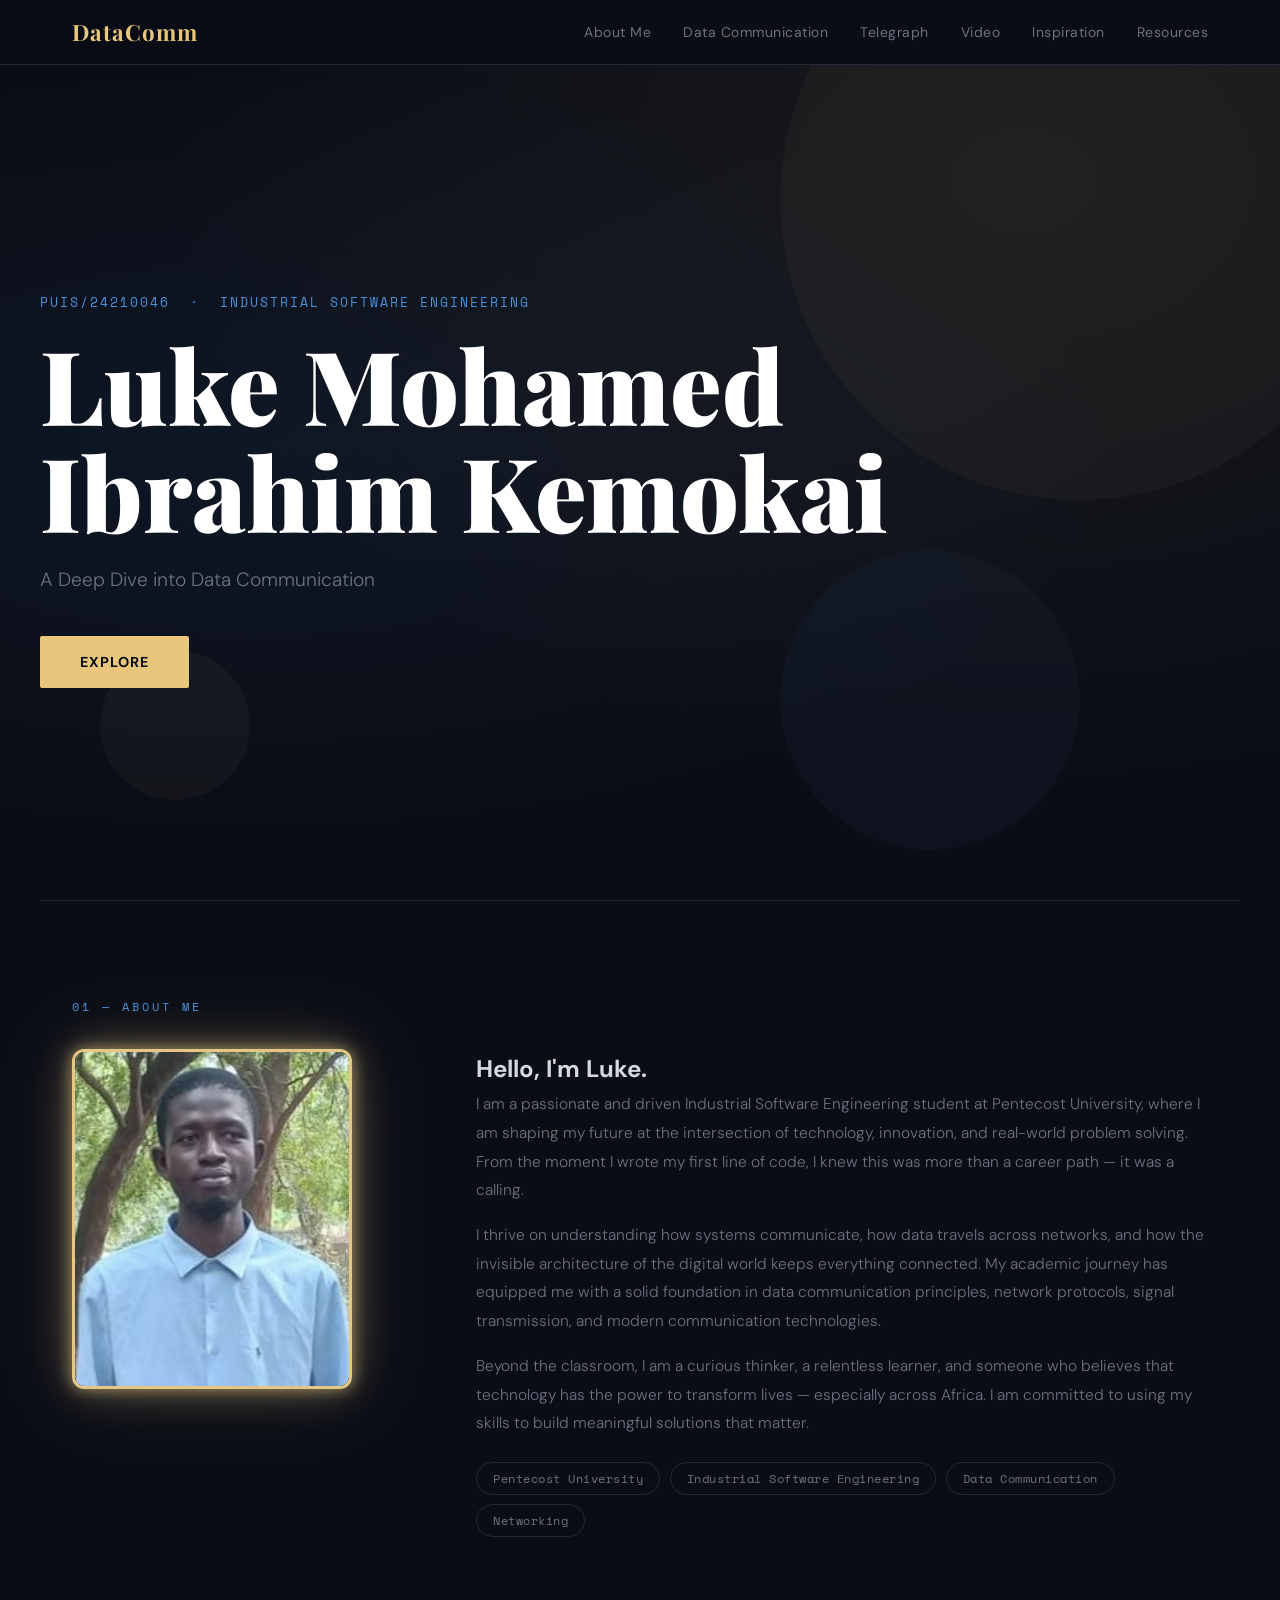
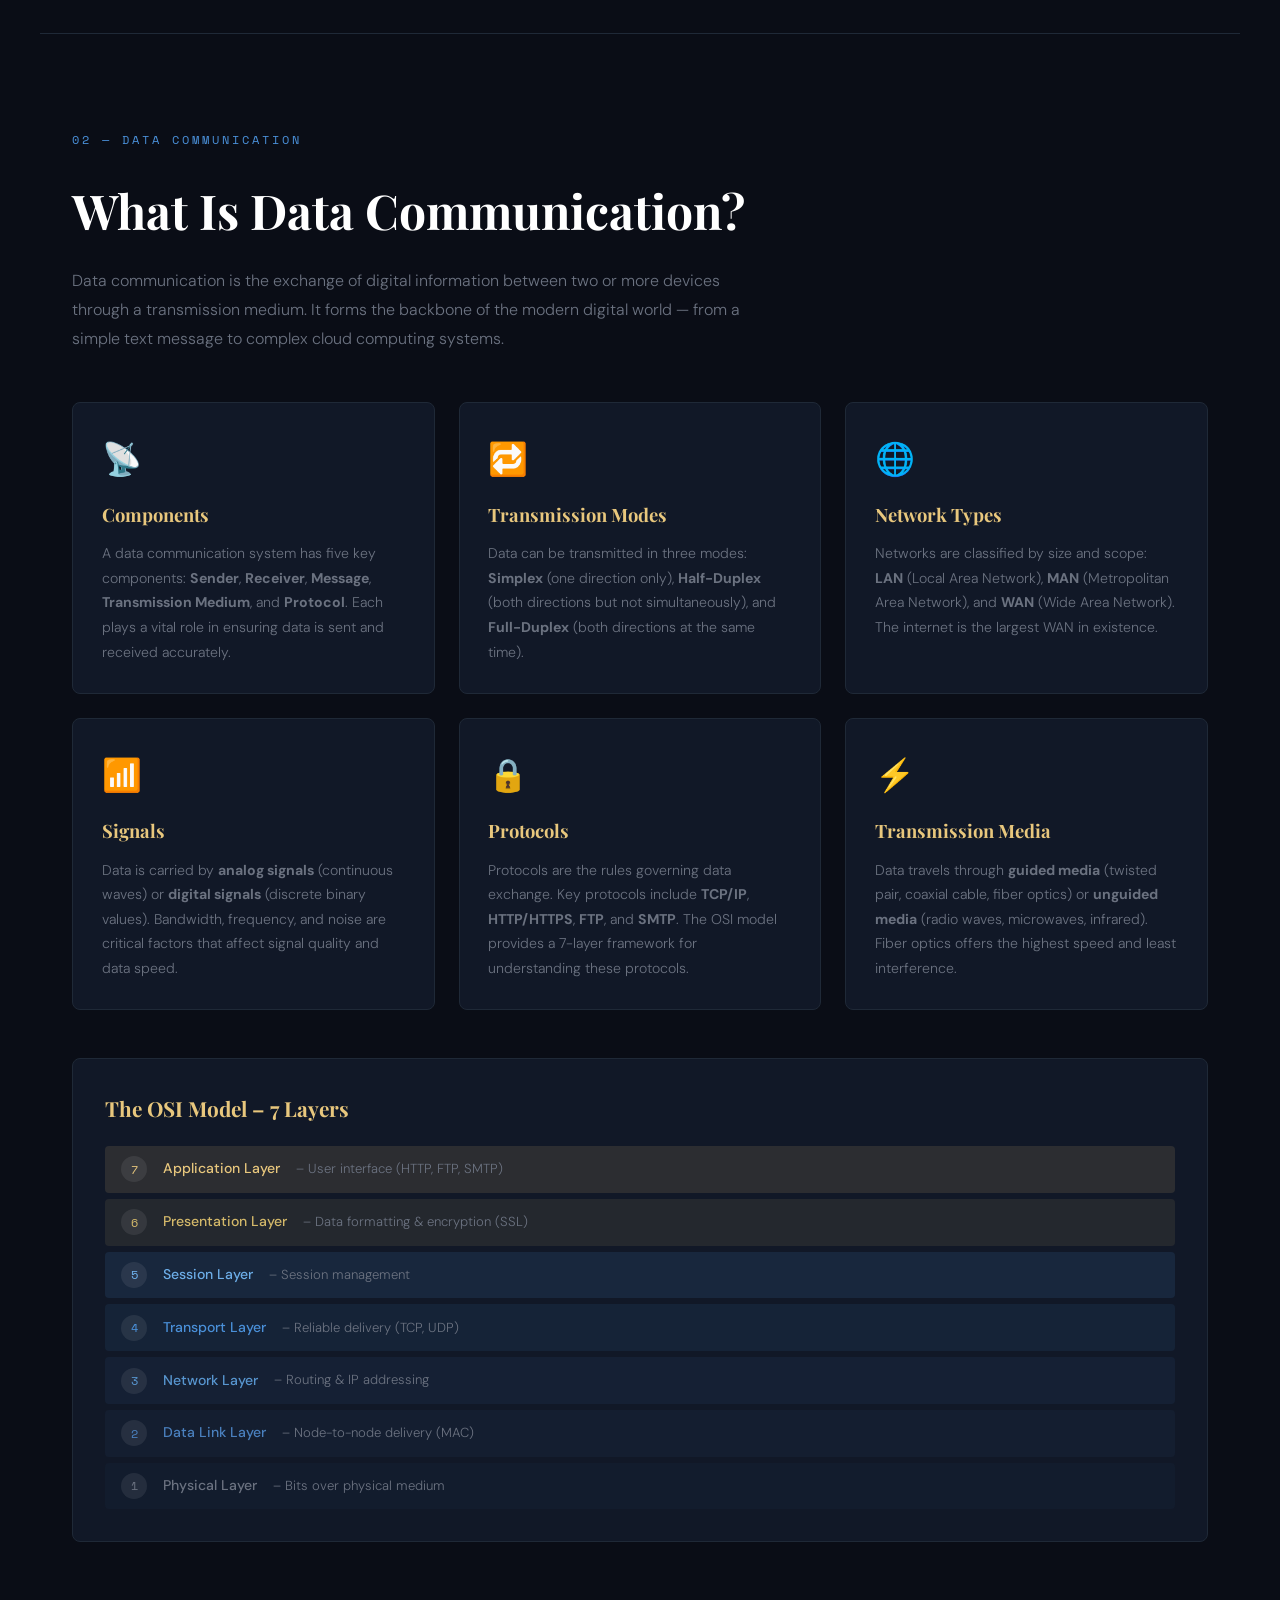
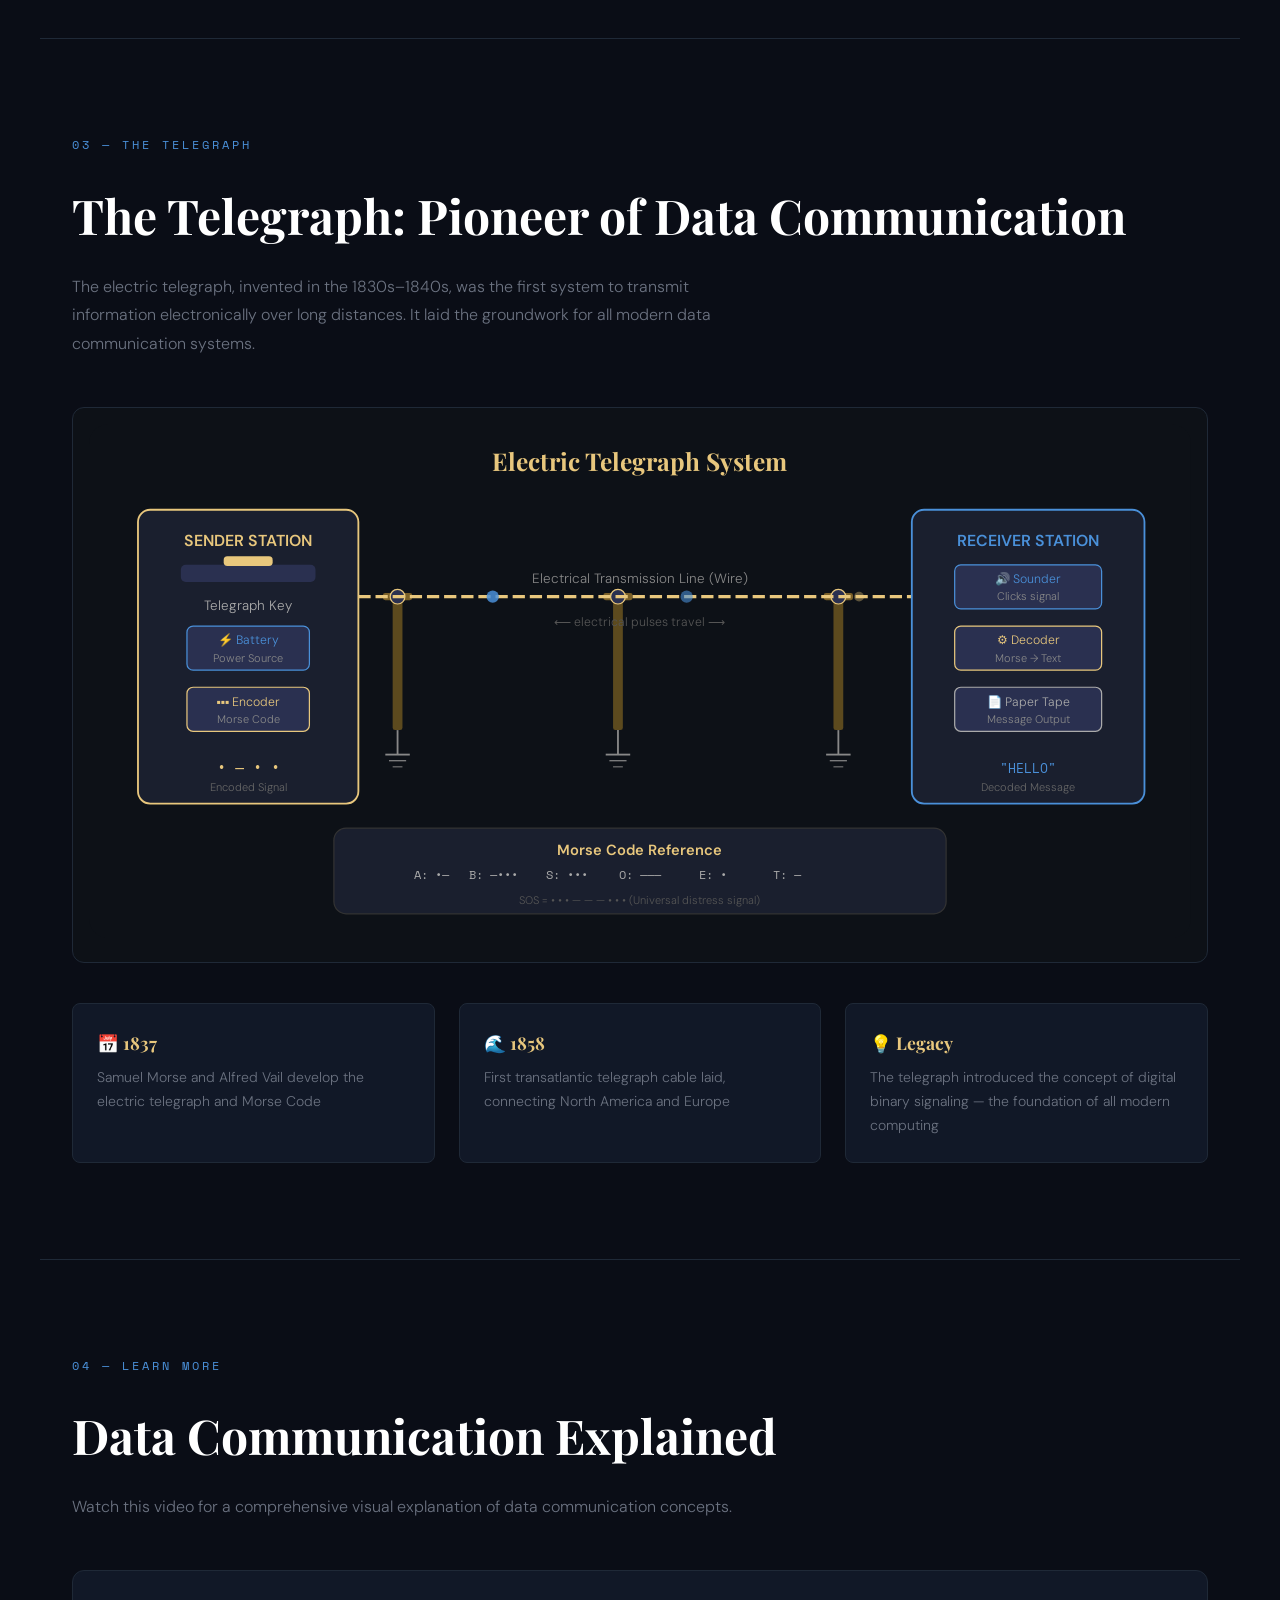
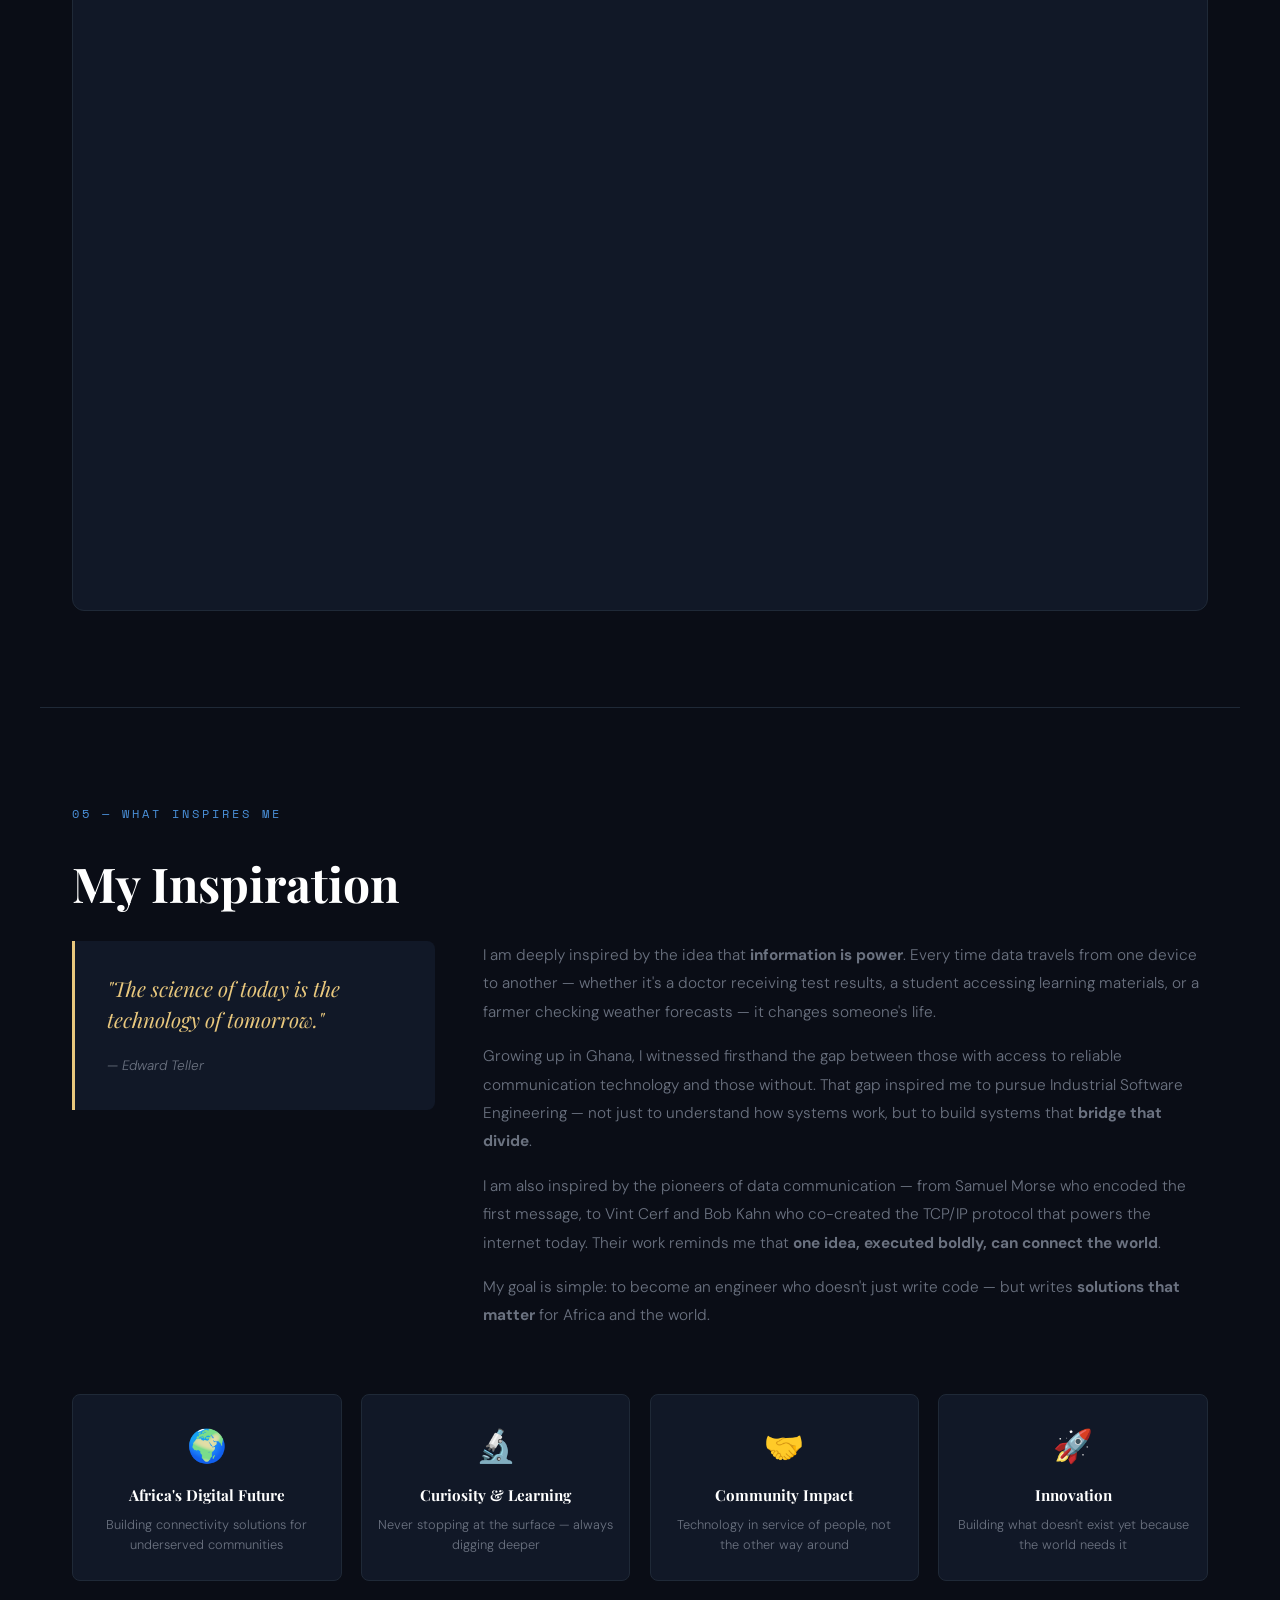
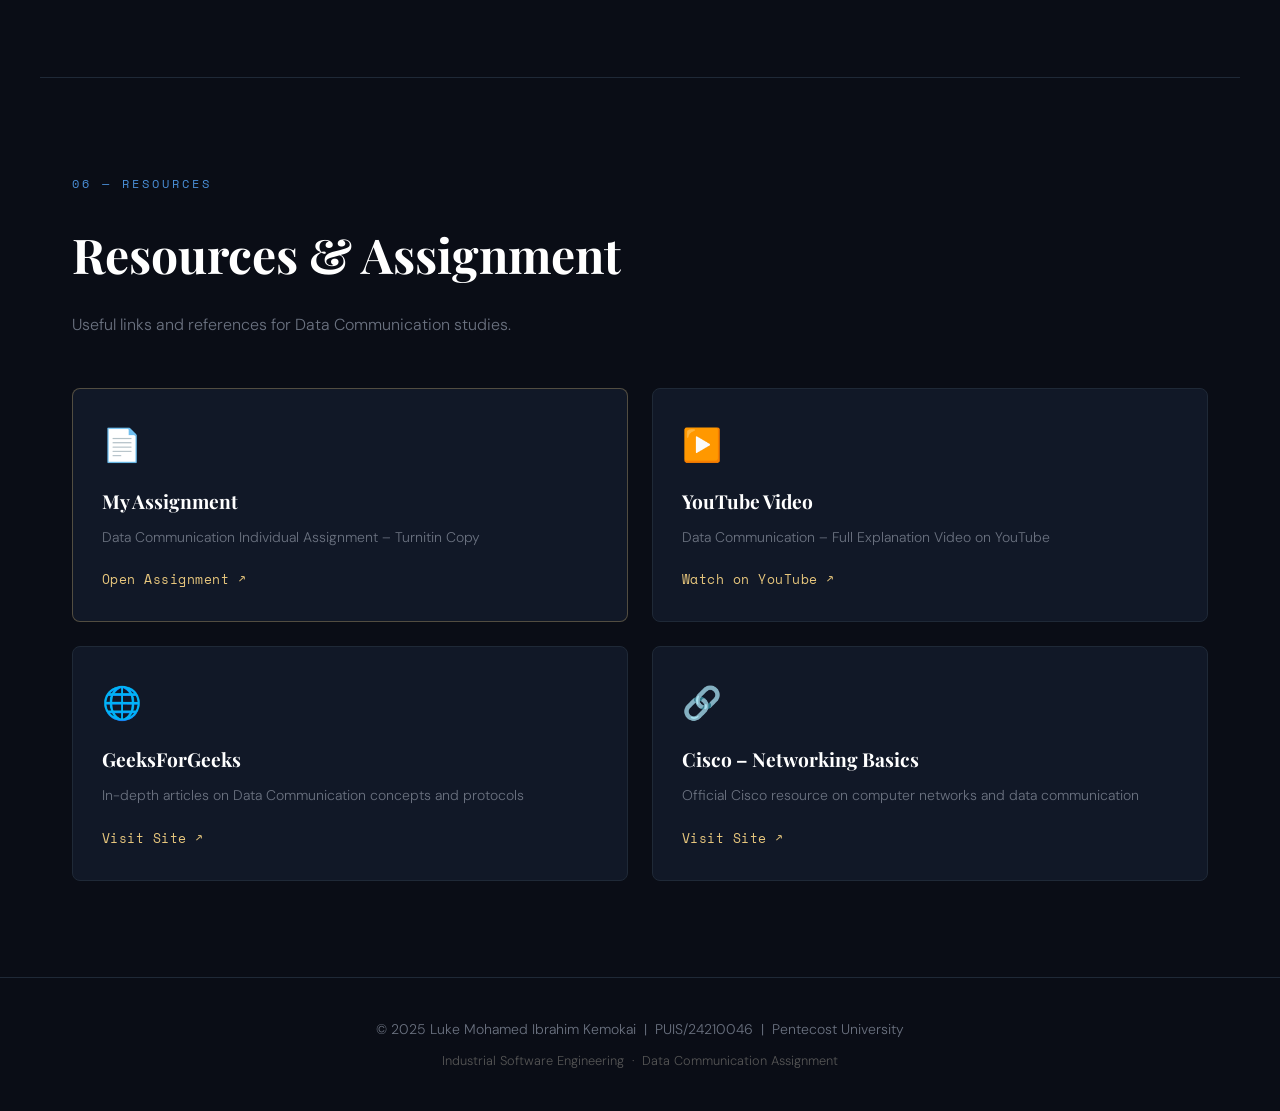
==== commit 08f694aa: "Fix assignment link and card design" ====
--- a/index.html
+++ b/index.html
@@ -362,11 +362,11 @@
 
     <div class="resources-grid">
       <!-- Assignment Link (opens in new tab) -->
-      <a href="DataCommIA.pdf" target="_blank" class="resource-card assignment-card"></a>
+     <a href="https://drive.google.com/file/d/14h2dVpD5jABciKKr2Ob9gjOqB6hvxtzn/view?usp=drive_link" target="_blank" class="resource-card assignment-card">
         <div class="rc-icon">📄</div>
         <h3>My Assignment</h3>
         <p>Data Communication Individual Assignment – Turnitin Copy</p>
-        <span class="rc-link">Download / View ↗</span>
+        <span class="rc-link">Open Assignment ↗</span>
       </a>
 
       <!-- YouTube Link -->
--- a/style.css
+++ b/style.css
@@ -423,6 +423,18 @@
   border: 1px solid var(--border);
   border-radius: 8px;
   padding: 1.8rem;
+  display: flex;
+  flex-direction: column;
+  gap: 0.5rem;
+  transition: border-color 0.25s, transform 0.25s;
+  cursor: pointer;
+  min-height: 180px;
+}
+.resource-card {
+  background: var(--card);
+  border: 1px solid var(--border);
+  border-radius: 8px;
+  padding: 1.8rem;
   display: block;
   transition: border-color 0.25s, transform 0.25s;
   cursor: pointer;
